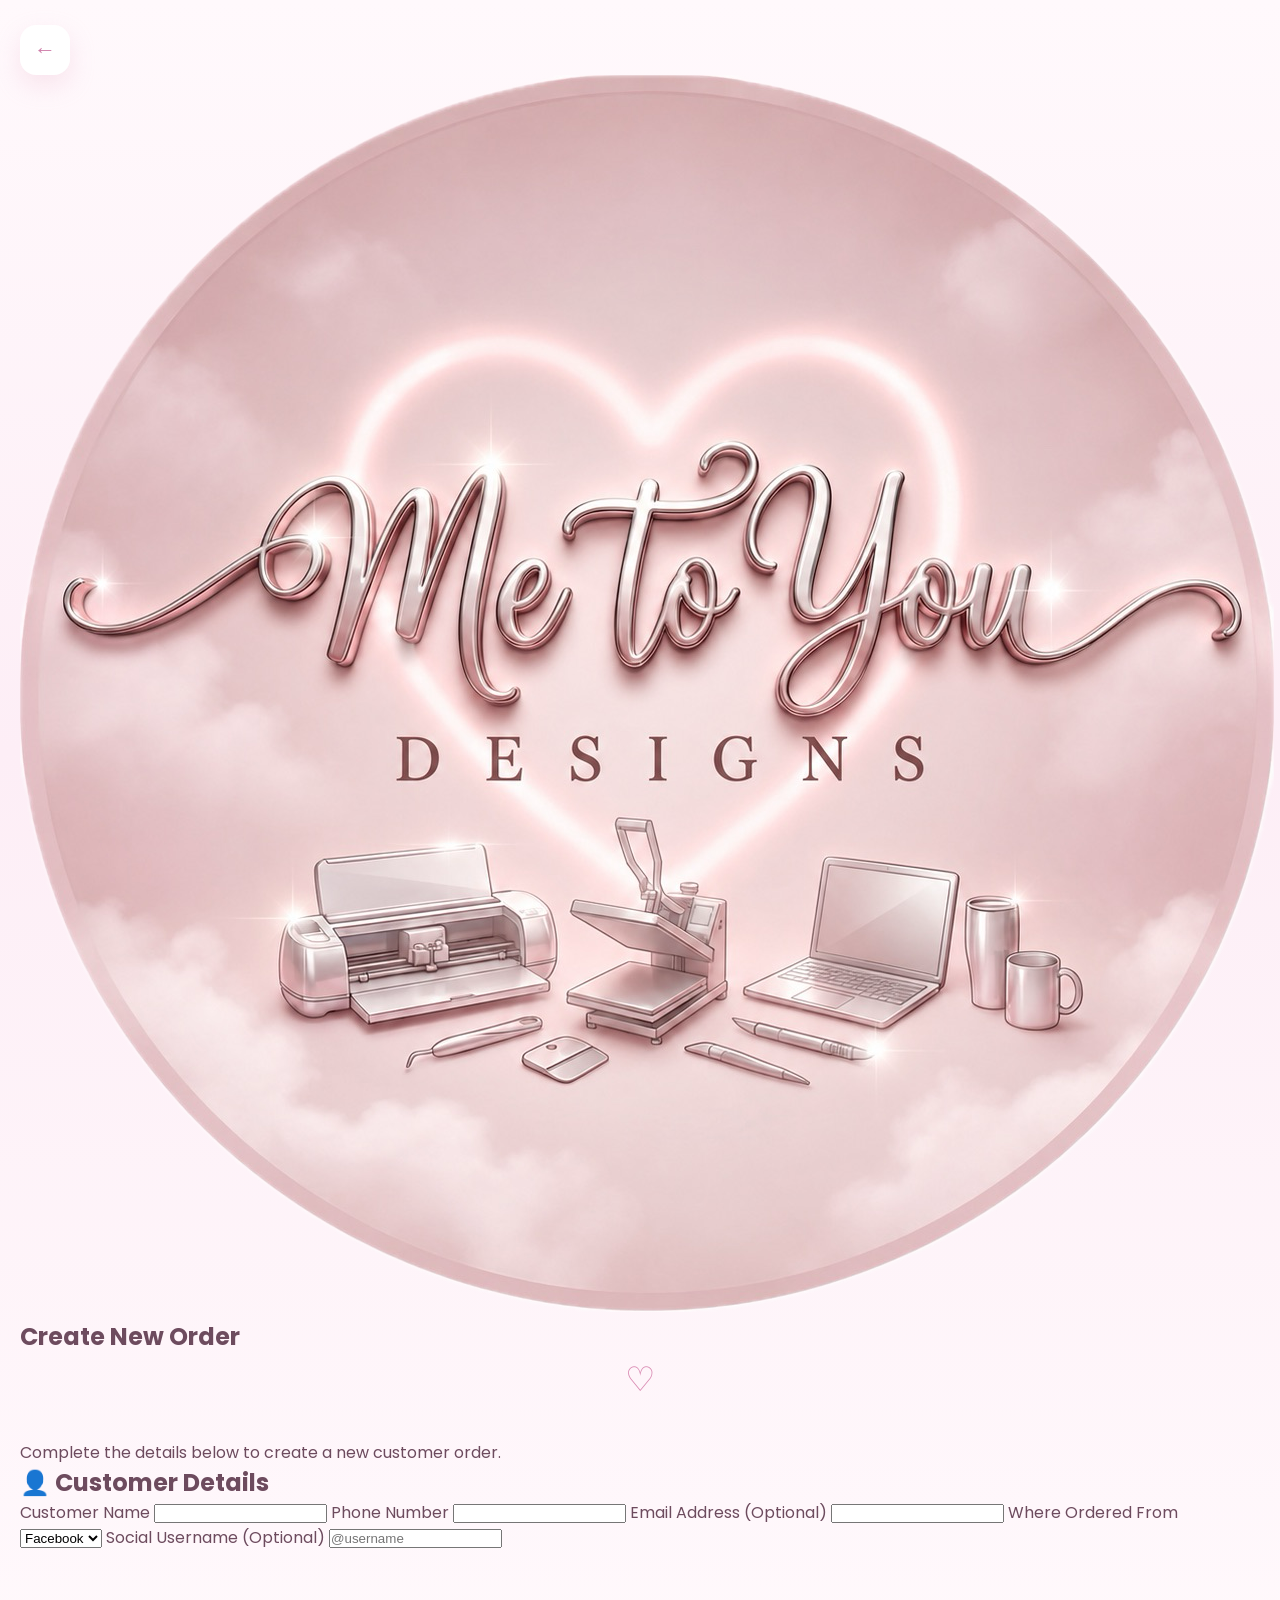
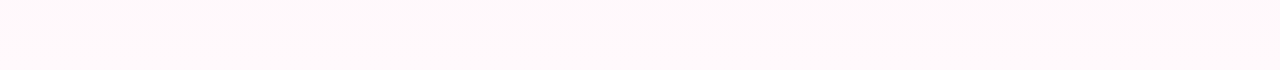
==== create-order.html @ d4bdfda9 "Create create-order.html" ====
<!DOCTYPE html>
<html lang="en">

<head>

<meta charset="UTF-8">

<meta name="viewport"
content="width=device-width, initial-scale=1.0">

<title>Create Order | Me To You Designs</title>

<link rel="preconnect"
href="https://fonts.googleapis.com">

<link rel="preconnect"
href="https://fonts.gstatic.com"
crossorigin>

<link href="https://fonts.googleapis.com/css2?family=Poppins:wght@300;400;500;600;700&family=Dancing+Script:wght@700&display=swap"
rel="stylesheet">

<link rel="stylesheet"
href="css/create-order.css">

</head>

<body>

<div class="page">

<header class="pageHeader">

<button
class="backButton"
onclick="location.href='dashboard.html'">

←

</button>

<img
src="logo.PNG"
class="pageLogo"
alt="Me To You Designs">

</header>

<section class="hero">

<h1>

Create New Order

</h1>

<div class="heart">

♡

</div>

<p>

Complete the details below to create a new customer order.

</p>

</section>

<!-- CUSTOMER DETAILS -->

<section class="card">

<h2>

👤 Customer Details

</h2>

<label>

Customer Name

</label>

<input
id="customerName"
type="text">

<label>

Phone Number

</label>

<input
id="customerPhone"
type="tel">

<label>

Email Address (Optional)

</label>

<input
id="customerEmail"
type="email">

<label>

Where Ordered From

</label>

<select id="orderSource">

<option>Facebook</option>

<option>Instagram</option>

<option>Snapchat</option>

<option>TikTok</option>

<option>Other</option>

</select>

<label>

Social Username (Optional)

</label>

<input
id="socialUsername"
type="text"
placeholder="@username">

</section>

<script src="js/create-order.js"></script>

</body>

</html>
---- css/create-order.css ----
/* ===================================== */
/* GENERAL */
/* ===================================== */

*{
margin:0;
padding:0;
box-sizing:border-box;
}

body{

font-family:'Poppins',sans-serif;

background:
linear-gradient(
180deg,
#fff9fc 0%,
#fdeef6 45%,
#fff9fc 100%
);

color:#6d4b5e;

padding:25px 20px 120px;

min-height:100vh;

}

/* ===================================== */
/* HEADER */
/* ===================================== */

.orderHeader{

display:flex;

align-items:center;

justify-content:space-between;

margin-bottom:30px;

}

.backButton{

background:white;

border:none;

width:50px;

height:50px;

border-radius:16px;

font-size:22px;

cursor:pointer;

box-shadow:
0 10px 25px rgba(236,182,205,.30);

color:#cf7faa;

}

.headerLogo{

width:70px;

height:70px;

object-fit:cover;

border-radius:50%;

box-shadow:
0 10px 25px rgba(236,182,205,.35);

}

/* ===================================== */
/* PAGE TITLE */
/* ===================================== */

.pageTitle{

font-family:'Dancing Script',cursive;

font-size:52px;

text-align:center;

color:#b86d97;

margin-bottom:10px;

}

.heart{

text-align:center;

font-size:34px;

color:#d98ab2;

margin-bottom:35px;

}

/* ===================================== */
/* ORDER CARDS */
/* ===================================== */

.dashboardCard{

background:#fff;

border-radius:28px;

padding:25px;

margin-bottom:25px;

box-shadow:
0 15px 35px rgba(236,182,205,.25);

}

.cardHeader{

font-size:22px;

font-weight:600

/* ===================================== */
/* ITEM CARDS */
/* ===================================== */

.itemCard{

background:#fdf2f7;

border-radius:18px;

padding:18px;

margin-bottom:20px;

border:2px solid #f7d9e7;

}

.itemCard h3{

margin-bottom:18px;

color:#b86d97;

font-size:18px;

}

.removeItem{

margin-top:15px;

background:#f06d88;

}

.removeItem:hover{

background:#df5572;

}

/* ===================================== */
/* IMAGE UPLOADS */
/* ===================================== */

input[type=file]{

background:white;

padding:14px;

border:2px dashed #e7b4cb;

cursor:pointer;

}

input[type=file]::file-selector-button{

background:#d887b0;

color:white;

border:none;

padding:10px 16px;

border-radius:12px;

margin-right:12px;

cursor:pointer;

}

/* ===================================== */
/* PAYMENT HISTORY */
/* ===================================== */

#paymentHistory{

background:#fdf2f7;

border-radius:16px;

padding:18px;

min-height:70px;

margin-top:10px;

}

#paymentHistory p{

color:#8a6d7b;

font-size:14px;

}

/* ===================================== */
/* SAVE BUTTON */
/* ===================================== */

.saveButton{

width:100%;

padding:18px;

margin-top:30px;

border:none;

border-radius:20px;

background:linear-gradient(
135deg,
#d887b0,
#c9709d
);

color:white;

font-size:19px;

font-weight:600;

cursor:pointer;

box-shadow:
0 12px 30px rgba(216,135,176,.35);

transition:.25s;

}

.saveButton:hover{

transform:translateY(-3px);

box-shadow:
0 18px 40px rgba(216,135,176,.45);

}

/* ===================================== */
/* MOBILE */
/* ===================================== */

@media(max-width:600px){

.pageTitle{

font-size:42px;

}

.dashboardCard{

padding:20px;

}

}
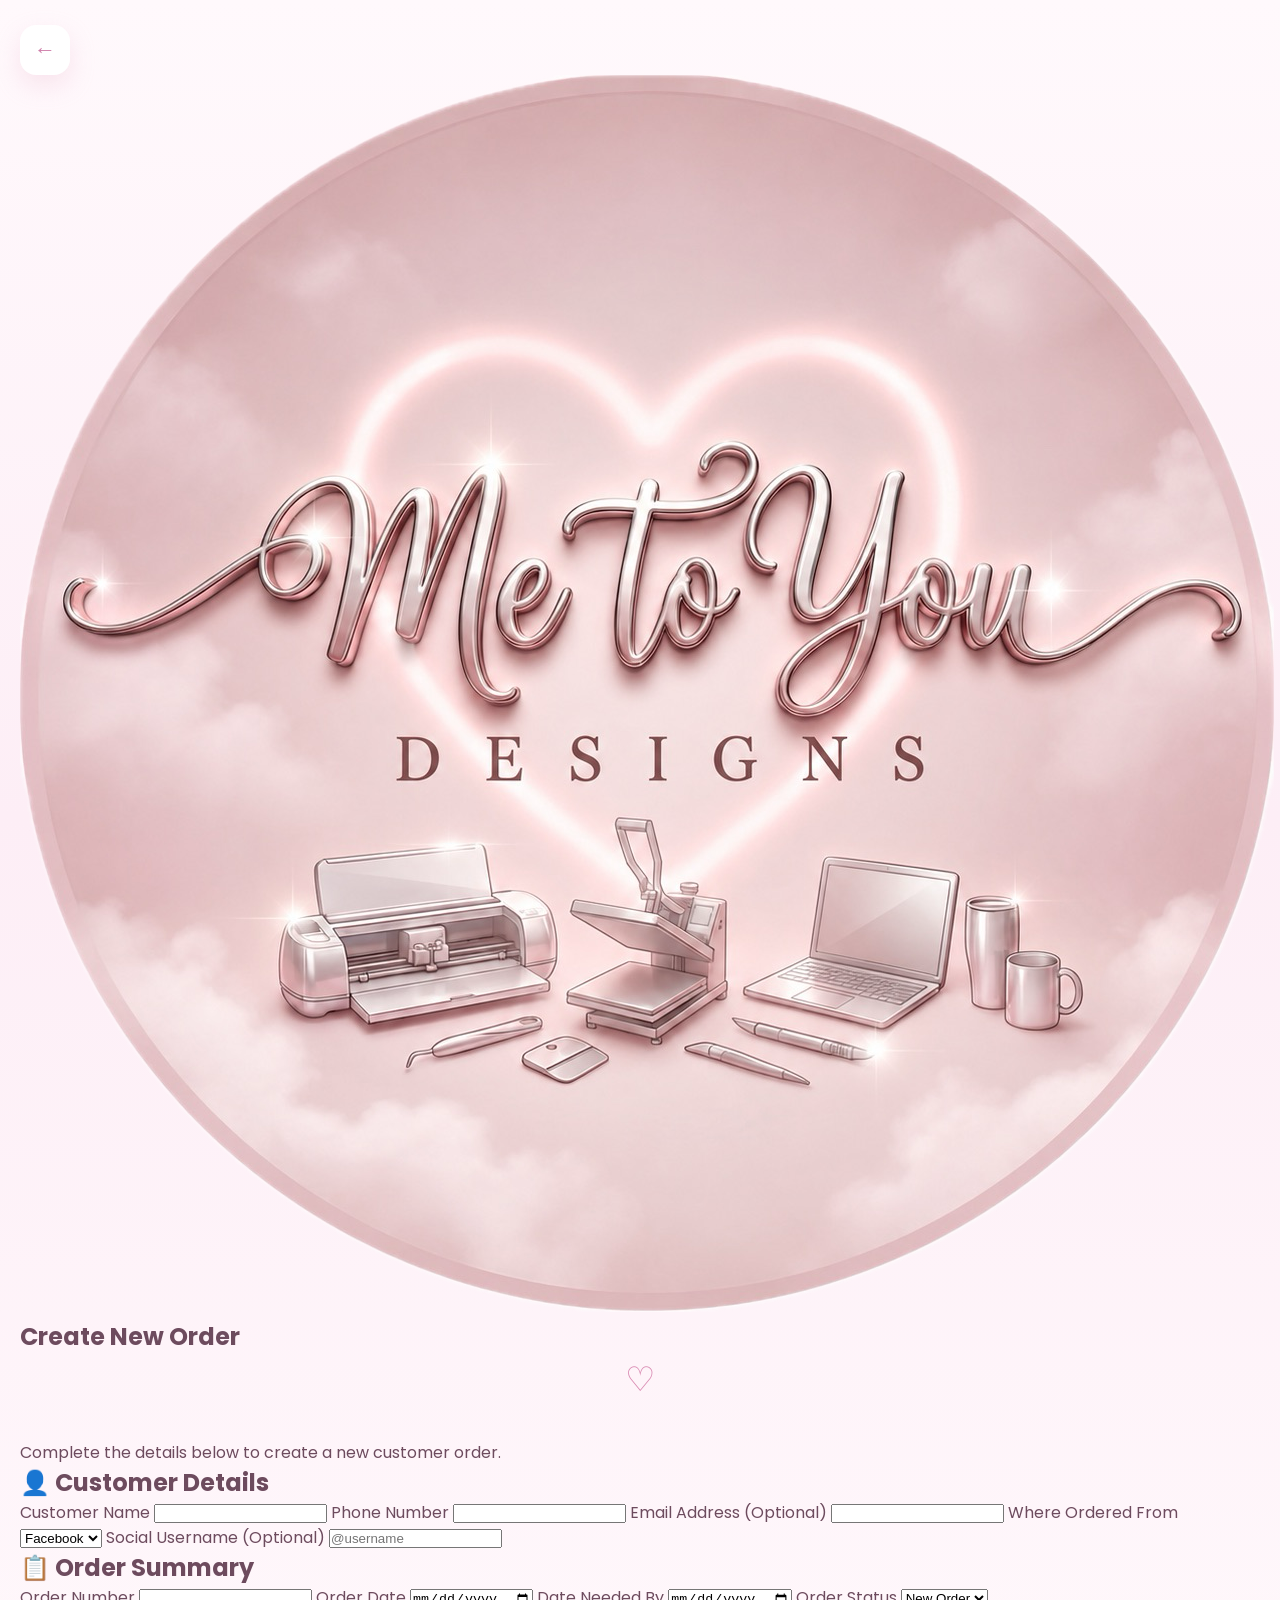
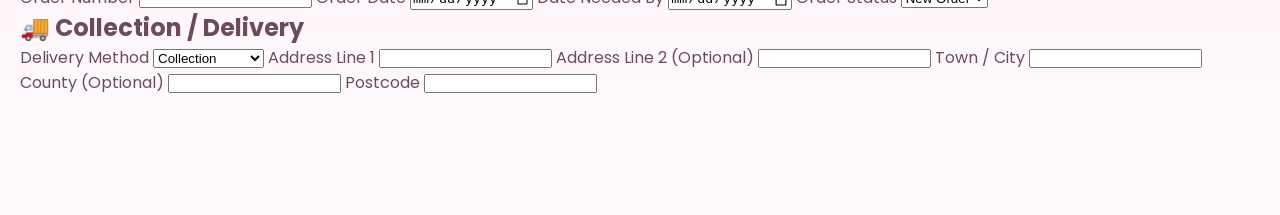
==== commit 92e35db0: "Update create-order.html" ====
--- a/create-order.html
+++ b/create-order.html
@@ -147,3 +147,147 @@
 
 </html>
 
+<!-- ===================================== -->
+<!-- ORDER SUMMARY -->
+<!-- ===================================== -->
+
+<section class="card">
+
+<h2>
+
+📋 Order Summary
+
+</h2>
+
+<label>
+
+Order Number
+
+</label>
+
+<input
+id="orderNumber"
+type="text"
+readonly>
+
+<label>
+
+Order Date
+
+</label>
+
+<input
+id="orderDate"
+type="date">
+
+<label>
+
+Date Needed By
+
+</label>
+
+<input
+id="dateNeeded"
+type="date">
+
+<label>
+
+Order Status
+
+</label>
+
+<select id="orderStatus">
+
+<option>New Order</option>
+
+<option>Designing</option>
+
+<option>Making</option>
+
+<option>Ready</option>
+
+<option>Completed</option>
+
+</select>
+
+</section>
+
+<!-- ===================================== -->
+<!-- COLLECTION / DELIVERY -->
+<!-- ===================================== -->
+
+<section class="card">
+
+<h2>
+
+🚚 Collection / Delivery
+
+</h2>
+
+<label>
+
+Delivery Method
+
+</label>
+
+<select id="deliveryMethod">
+
+<option>Collection</option>
+
+<option>Local Delivery</option>
+
+<option>Postal Delivery</option>
+
+</select>
+
+<label>
+
+Address Line 1
+
+</label>
+
+<input
+id="address1"
+type="text">
+
+<label>
+
+Address Line 2 (Optional)
+
+</label>
+
+<input
+id="address2"
+type="text">
+
+<label>
+
+Town / City
+
+</label>
+
+<input
+id="town"
+type="text">
+
+<label>
+
+County (Optional)
+
+</label>
+
+<input
+id="county"
+type="text">
+
+<label>
+
+Postcode
+
+</label>
+
+<input
+id="postcode"
+type="text">
+
+</section>
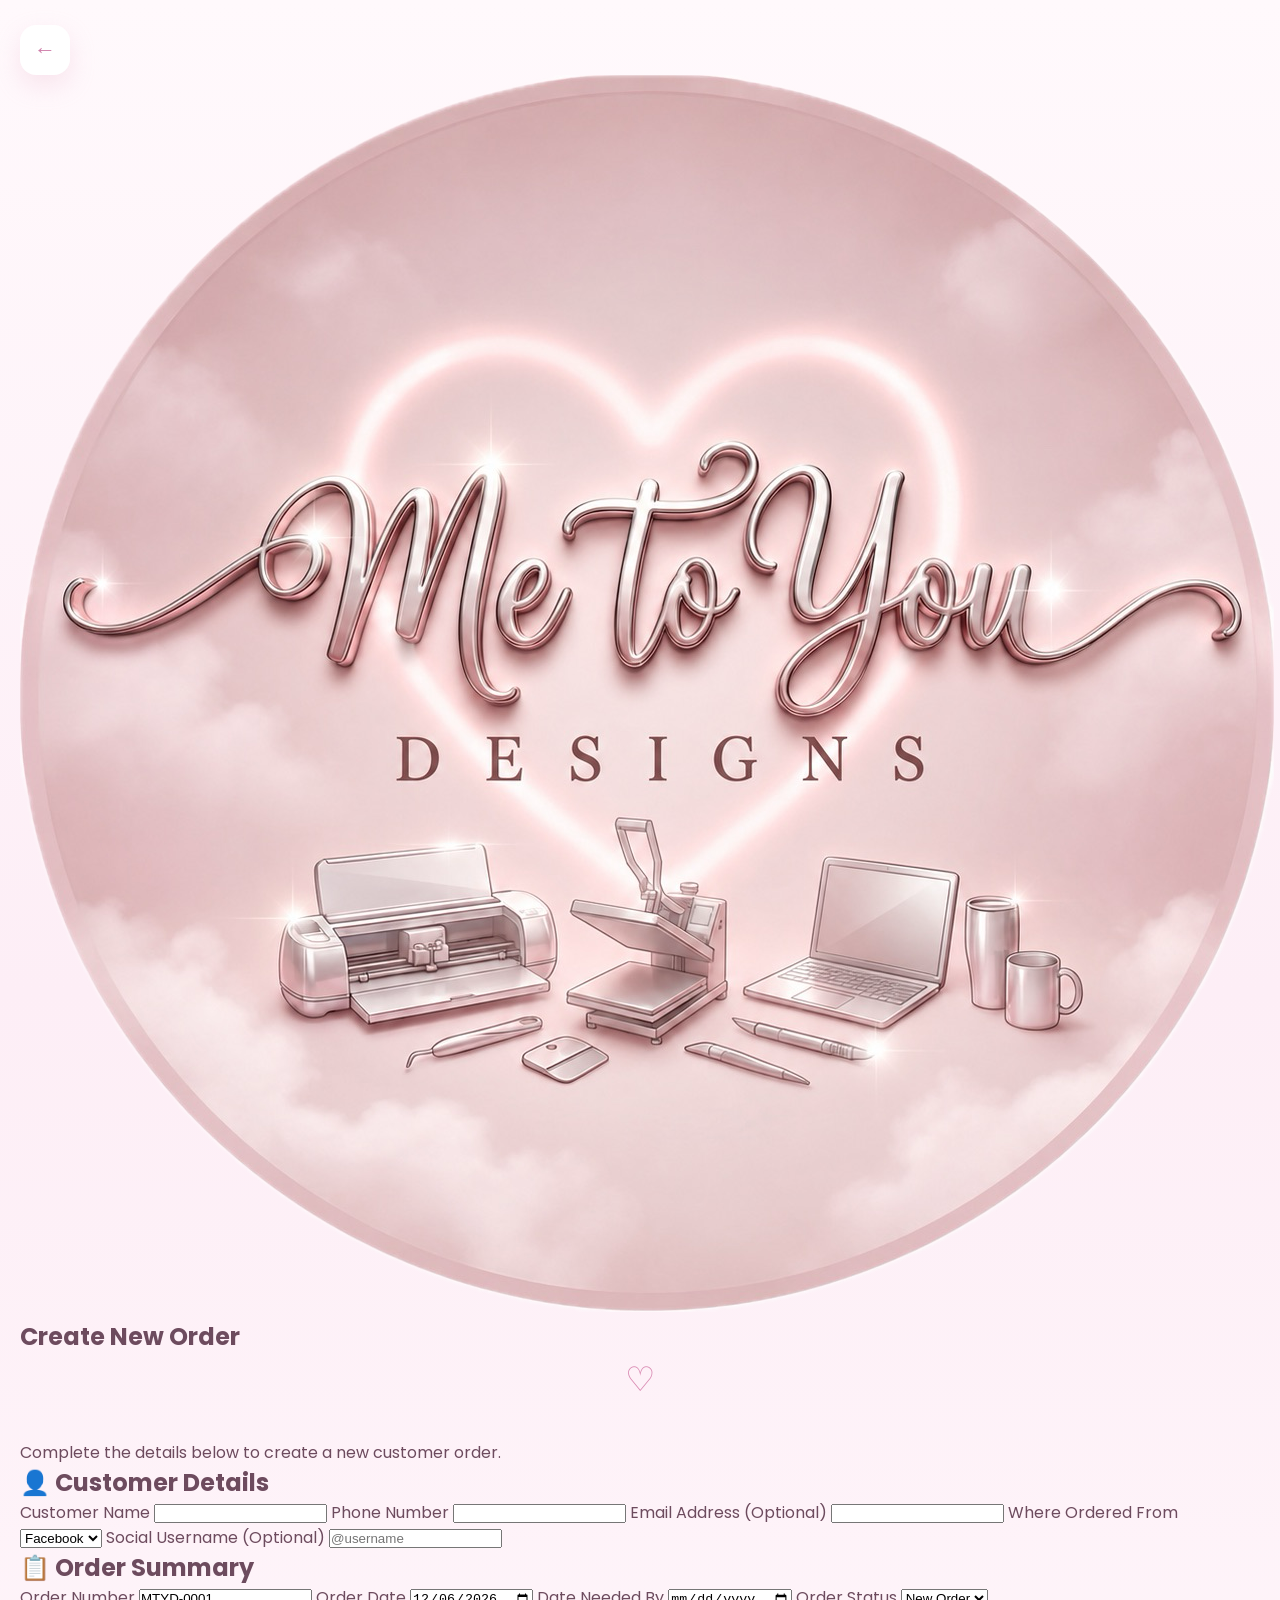
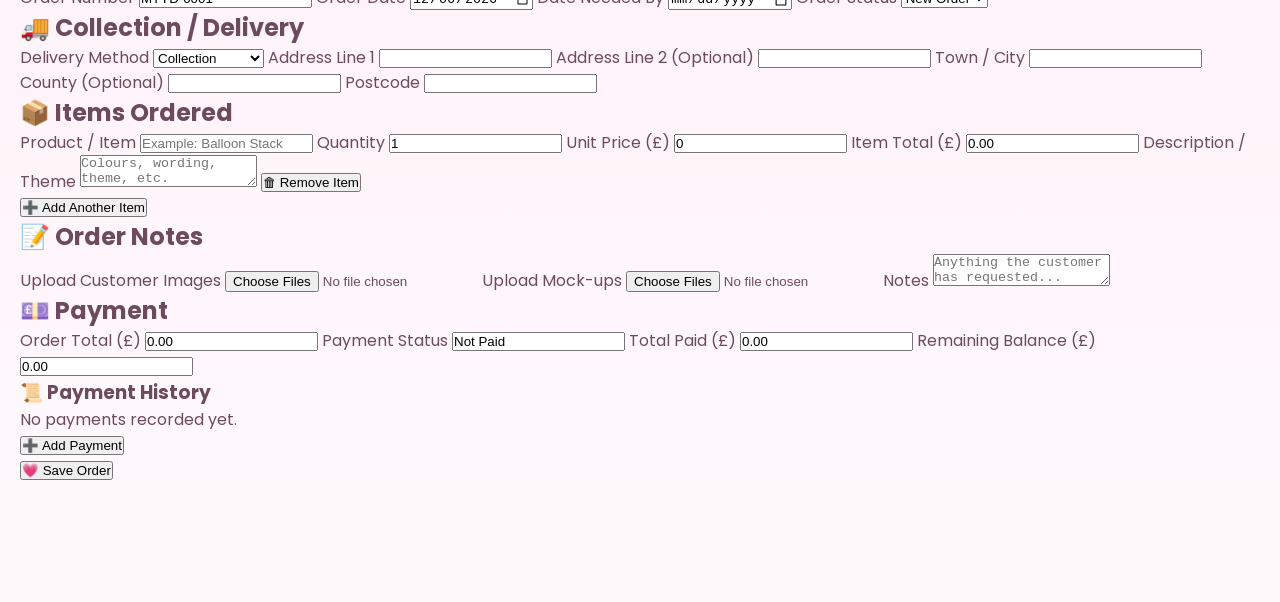
==== commit f71bc63b: "Update create-order.html" ====
--- a/create-order.html
+++ b/create-order.html
@@ -141,12 +141,6 @@
 
 </section>
 
-<script src="js/create-order.js"></script>
-
-</body>
-
-</html>
-
 <!-- ===================================== -->
 <!-- ORDER SUMMARY -->
 <!-- ===================================== -->
@@ -291,3 +285,250 @@
 type="text">
 
 </section>
+
+<!-- ===================================== -->
+<!-- ITEMS ORDERED -->
+<!-- ===================================== -->
+
+<section class="card">
+
+<h2>
+
+📦 Items Ordered
+
+</h2>
+
+<div id="itemsContainer">
+
+<div class="itemCard">
+
+<label>
+
+Product / Item
+
+</label>
+
+<input
+type="text"
+class="itemName"
+placeholder="Example: Balloon Stack">
+
+<label>
+
+Quantity
+
+</label>
+
+<input
+type="number"
+class="itemQuantity"
+value="1"
+min="1">
+
+<label>
+
+Unit Price (£)
+
+</label>
+
+<input
+type="number"
+class="itemPrice"
+value="0"
+step="0.01">
+
+<label>
+
+Item Total (£)
+
+</label>
+
+<input
+type="number"
+class="itemTotal"
+value="0.00"
+readonly>
+
+<label>
+
+Description / Theme
+
+</label>
+
+<textarea
+class="itemDescription"
+placeholder="Colours, wording, theme, etc."></textarea>
+
+<button
+type="button"
+class="removeItemButton">
+
+🗑 Remove Item
+
+</button>
+
+</div>
+
+</div>
+
+<button
+type="button"
+id="addItemButton">
+
+➕ Add Another Item
+
+</button>
+
+</section>
+
+<!-- ===================================== -->
+<!-- ORDER NOTES -->
+<!-- ===================================== -->
+
+<section class="card">
+
+<h2>
+
+📝 Order Notes
+
+</h2>
+
+<label>
+
+Upload Customer Images
+
+</label>
+
+<input
+type="file"
+id="customerImages"
+multiple>
+
+<label>
+
+Upload Mock-ups
+
+</label>
+
+<input
+type="file"
+id="mockupImages"
+multiple>
+
+<label>
+
+Notes
+
+</label>
+
+<textarea
+id="orderNotes"
+placeholder="Anything the customer has requested..."></textarea>
+
+</section>
+
+<!-- ===================================== -->
+<!-- PAYMENT -->
+<!-- ===================================== -->
+
+<section class="card">
+
+<h2>
+
+💷 Payment
+
+</h2>
+
+<label>
+
+Order Total (£)
+
+</label>
+
+<input
+id="orderTotal"
+type="number"
+value="0.00"
+readonly>
+
+<label>
+
+Payment Status
+
+</label>
+
+<input
+id="paymentStatus"
+type="text"
+value="Not Paid"
+readonly>
+
+<label>
+
+Total Paid (£)
+
+</label>
+
+<input
+id="totalPaid"
+type="number"
+value="0.00"
+readonly>
+
+<label>
+
+Remaining Balance (£)
+
+</label>
+
+<input
+id="remainingBalance"
+type="number"
+value="0.00"
+readonly>
+
+<h3>
+
+📜 Payment History
+
+</h3>
+
+<div id="paymentHistory">
+
+<p>No payments recorded yet.</p>
+
+</div>
+
+<button
+type="button"
+id="addPaymentButton">
+
+➕ Add Payment
+
+</button>
+
+</section>
+
+<!-- ===================================== -->
+<!-- SAVE ORDER -->
+<!-- ===================================== -->
+
+<section class="card">
+
+<button
+type="button"
+id="saveOrderButton">
+
+💗 Save Order
+
+</button>
+
+</section>
+
+</div>
+
+<script src="js/create-order.js"></script>
+
+</body>
+
+</html>
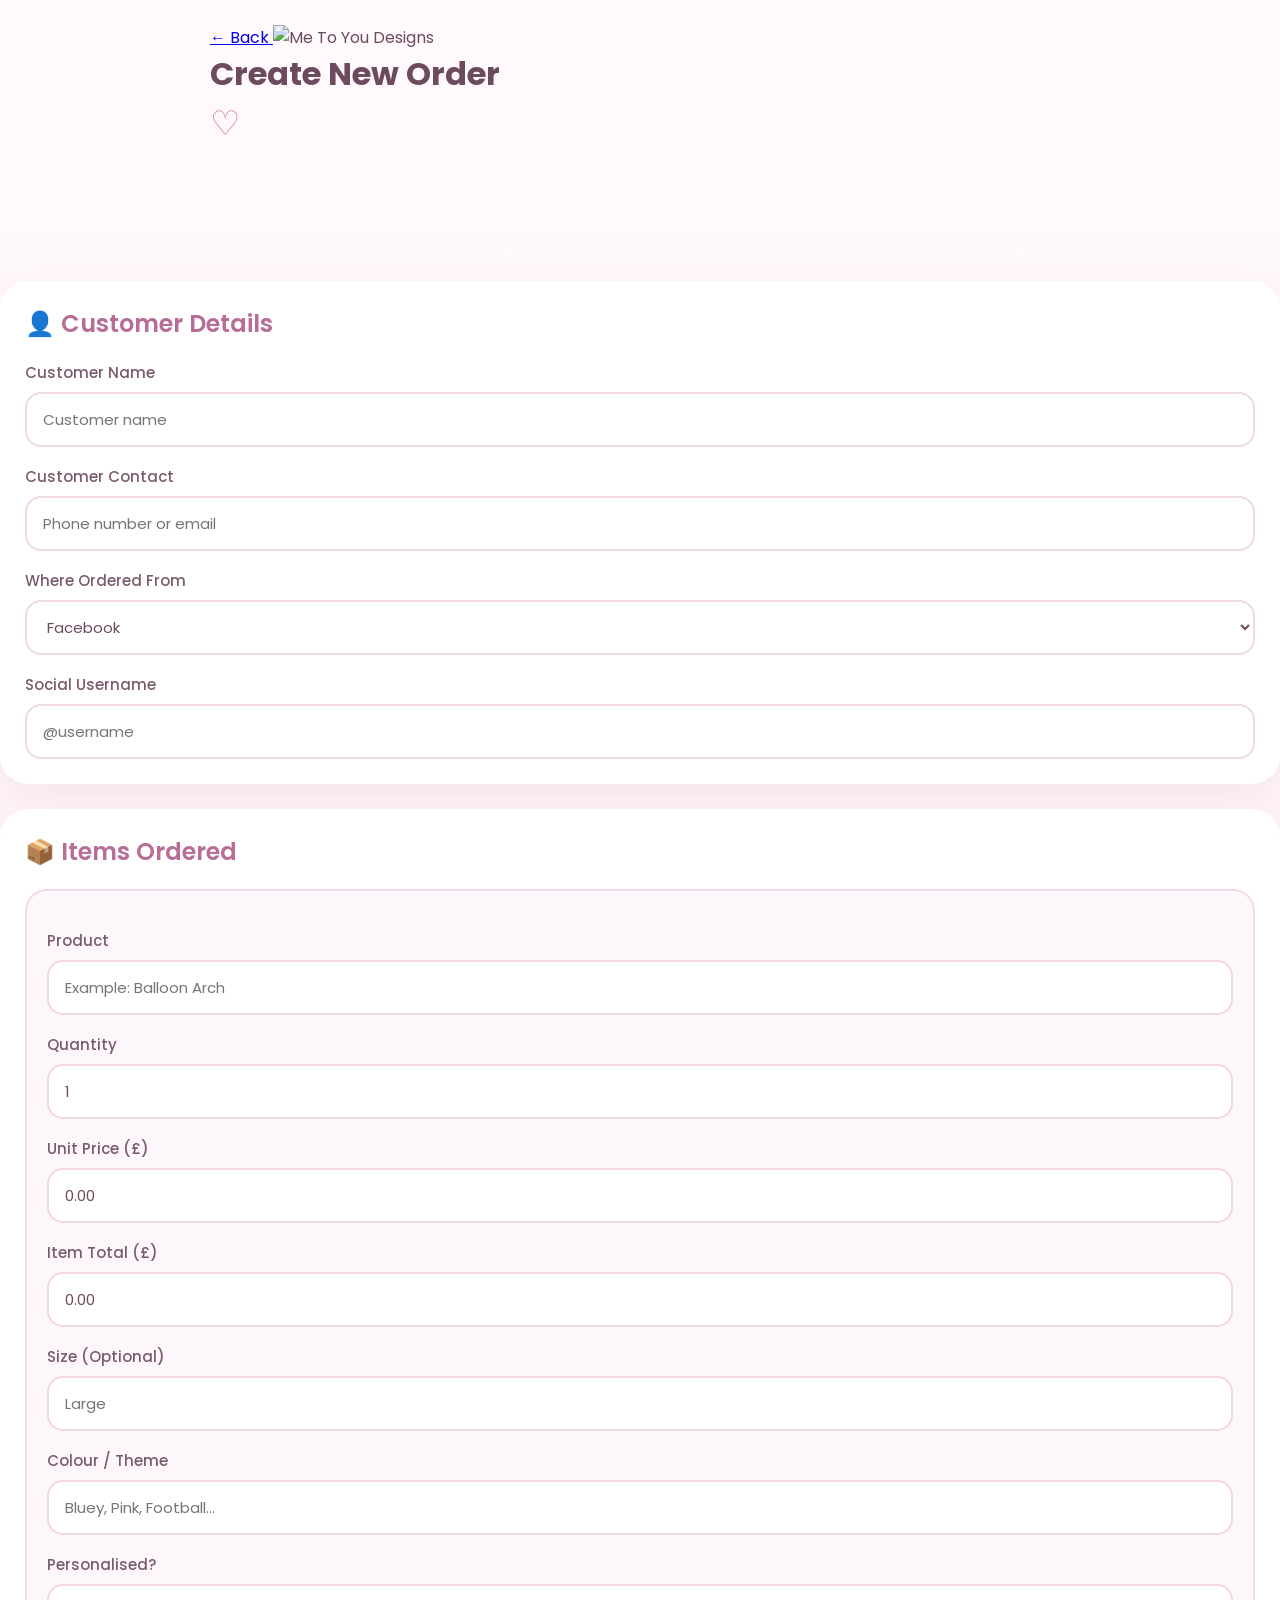
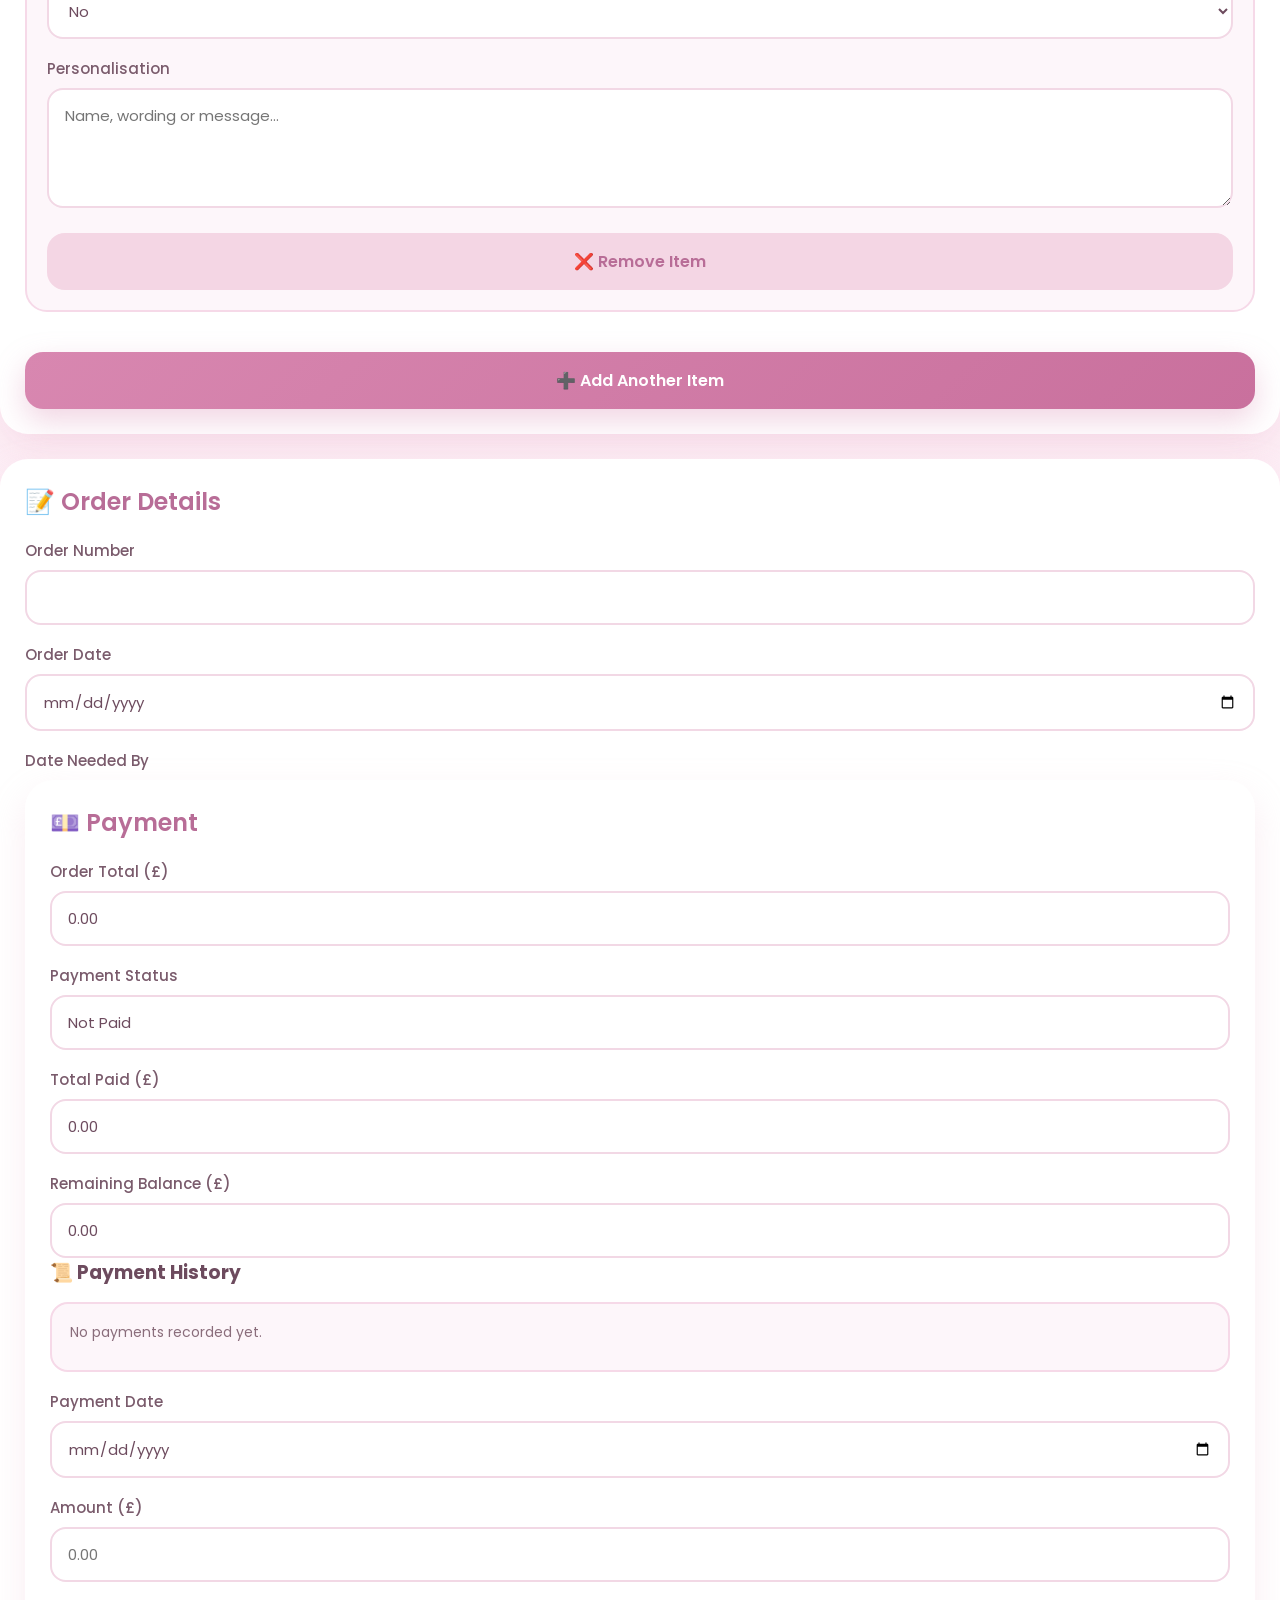
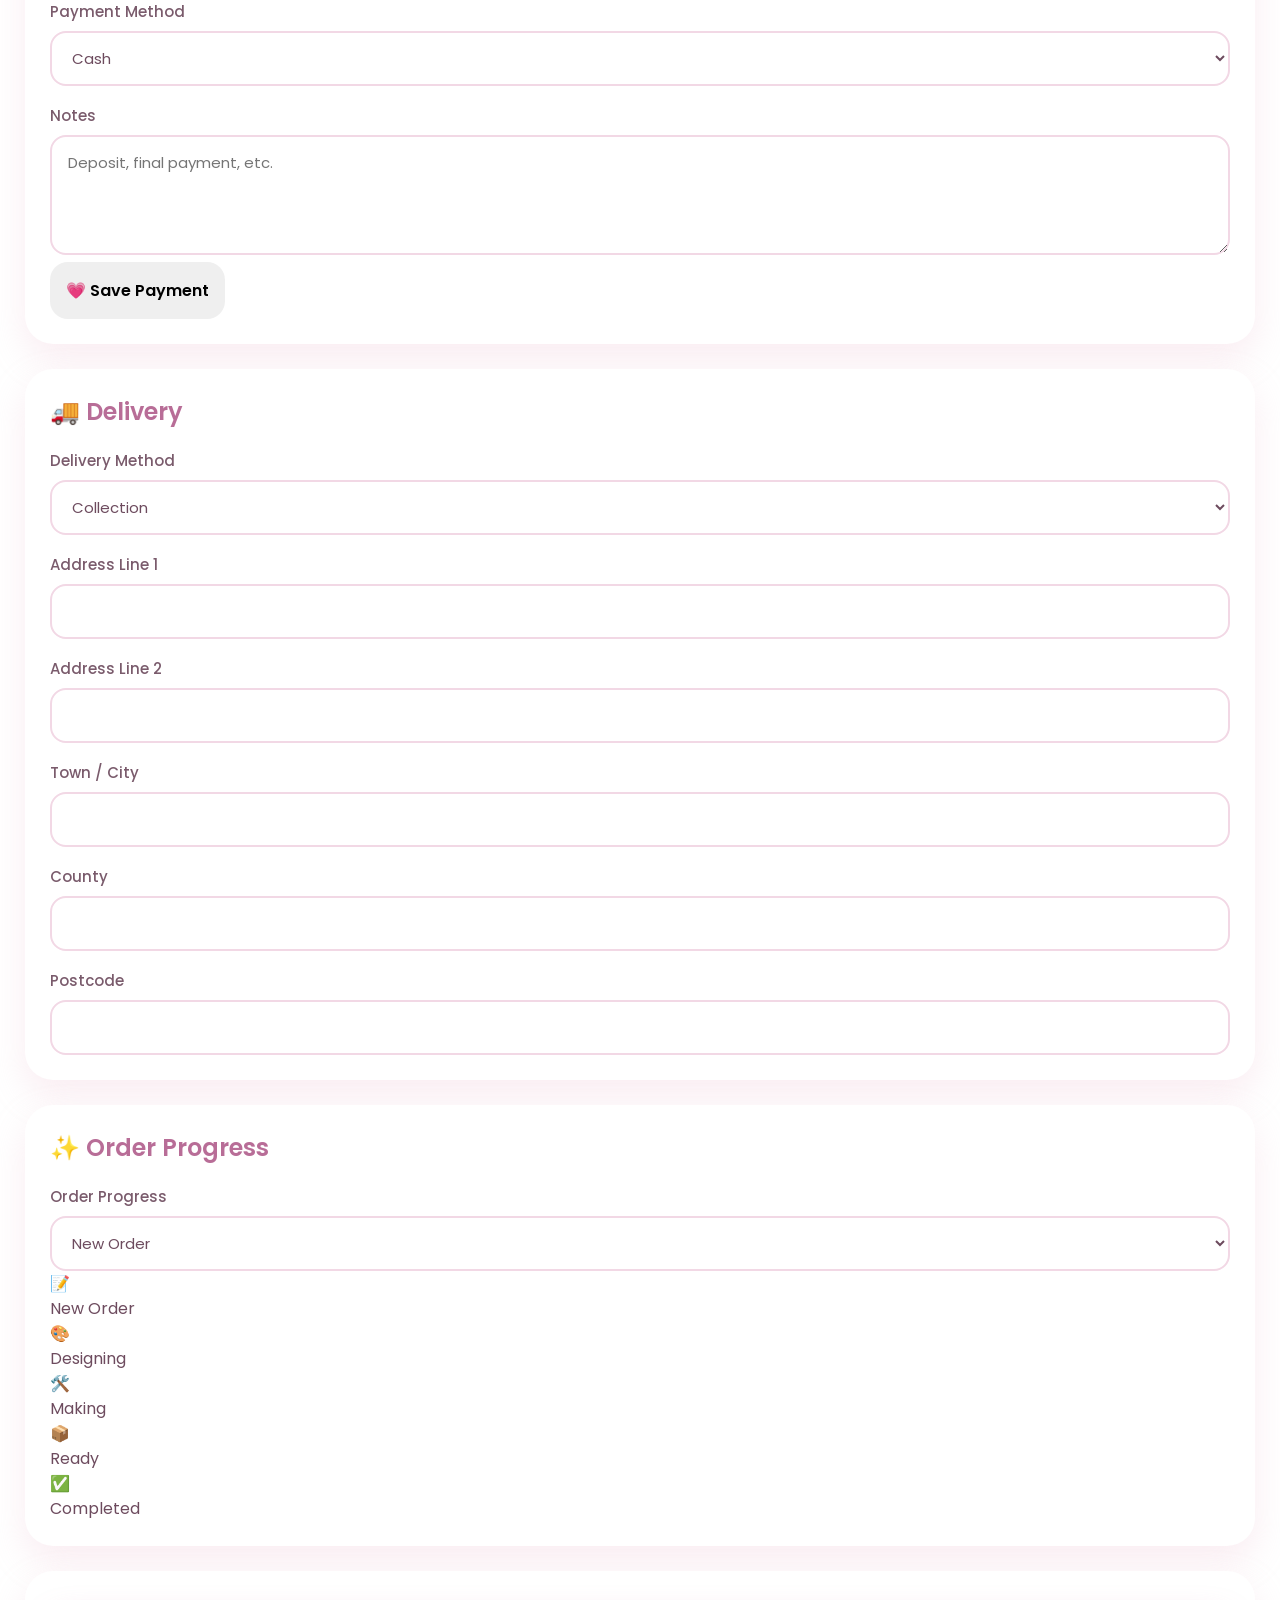
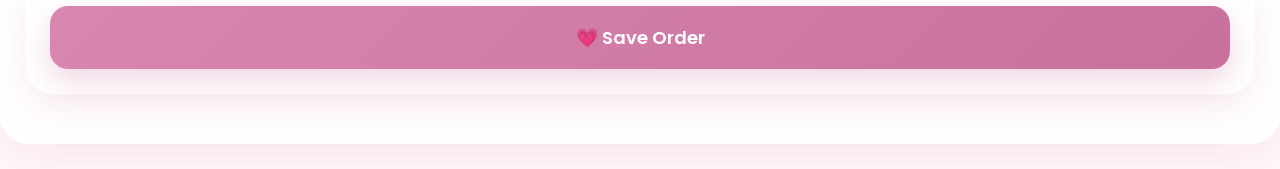
==== commit 227eb5e9: "Create create-order.html" ====
--- a/create-order.html
+++ b/create-order.html
@@ -5,23 +5,14 @@
 
 <meta charset="UTF-8">
 
-<meta name="viewport"
-content="width=device-width, initial-scale=1.0">
-
-<title>Create Order | Me To You Designs</title>
-
-<link rel="preconnect"
-href="https://fonts.googleapis.com">
-
-<link rel="preconnect"
-href="https://fonts.gstatic.com"
-crossorigin>
-
-<link href="https://fonts.googleapis.com/css2?family=Poppins:wght@300;400;500;600;700&family=Dancing+Script:wght@700&display=swap"
-rel="stylesheet">
-
-<link rel="stylesheet"
-href="css/create-order.css">
+<meta name="viewport" content="width=device-width, initial-scale=1.0">
+
+<title>Create New Order</title>
+
+<link rel="stylesheet" href="css/style.css">
+<link rel="stylesheet" href="css/create-order.css">
+
+<link href="https://fonts.googleapis.com/css2?family=Playfair+Display:wght@700&family=Poppins:wght@300;400;500;600&family=Great+Vibes&display=swap" rel="stylesheet">
 
 </head>
 
@@ -29,110 +20,83 @@
 
 <div class="page">
 
-<header class="pageHeader">
-
-<button
-class="backButton"
-onclick="location.href='dashboard.html'">
-
-←
-
-</button>
+<header class="order-header">
+
+<a href="dashboard.html" class="back-button">
+
+← Back
+
+</a>
 
 <img
-src="logo.PNG"
-class="pageLogo"
+src="images/logo.png"
+class="logo"
 alt="Me To You Designs">
 
+<h1>Create New Order</h1>
+
+<div class="heart">
+
+♡
+
+</div>
+
 </header>
 
-<section class="hero">
-
-<h1>
-
-Create New Order
-
-</h1>
-
-<div class="heart">
-
-♡
-
-</div>
-
-<p>
-
-Complete the details below to create a new customer order.
-
-</p>
-
-</section>
-
-<!-- CUSTOMER DETAILS -->
-
-<section class="card">
-
-<h2>
-
-👤 Customer Details
-
-</h2>
-
-<label>
-
-Customer Name
-
-</label>
+<!-- Customer Details goes here -->
+
+<!-- Items Ordered goes here -->
+
+<!-- Order Details goes here -->
+
+<!-- Payment goes here -->
+
+<!-- Delivery goes here -->
+
+<!-- Order Progress goes here -->
+
+<!-- Save Button goes here -->
+
+</div>
+
+<script src="js/create-order.js"></script>
+
+</body>
+
+</html>
+
+<section class="card">
+
+<h2>👤 Customer Details</h2>
+
+<label>Customer Name</label>
 
 <input
 id="customerName"
-type="text">
-
-<label>
-
-Phone Number
-
-</label>
-
-<input
-id="customerPhone"
-type="tel">
-
-<label>
-
-Email Address (Optional)
-
-</label>
-
-<input
-id="customerEmail"
-type="email">
-
-<label>
-
-Where Ordered From
-
-</label>
+type="text"
+placeholder="Customer name">
+
+<label>Customer Contact</label>
+
+<input
+id="customerContact"
+type="text"
+placeholder="Phone number or email">
+
+<label>Where Ordered From</label>
 
 <select id="orderSource">
 
 <option>Facebook</option>
-
 <option>Instagram</option>
-
 <option>Snapchat</option>
-
 <option>TikTok</option>
-
+<option>Website</option>
 <option>Other</option>
 
 </select>
 
-<label>
-
-Social Username (Optional)
-
-</label>
+<label>Social Username</label>
 
 <input
 id="socialUsername"
@@ -141,183 +105,22 @@
 
 </section>
 
-<!-- ===================================== -->
-<!-- ORDER SUMMARY -->
-<!-- ===================================== -->
-
-<section class="card">
-
-<h2>
-
-📋 Order Summary
-
-</h2>
-
-<label>
-
-Order Number
-
-</label>
-
-<input
-id="orderNumber"
-type="text"
-readonly>
-
-<label>
-
-Order Date
-
-</label>
-
-<input
-id="orderDate"
-type="date">
-
-<label>
-
-Date Needed By
-
-</label>
-
-<input
-id="dateNeeded"
-type="date">
-
-<label>
-
-Order Status
-
-</label>
-
-<select id="orderStatus">
-
-<option>New Order</option>
-
-<option>Designing</option>
-
-<option>Making</option>
-
-<option>Ready</option>
-
-<option>Completed</option>
-
-</select>
-
-</section>
-
-<!-- ===================================== -->
-<!-- COLLECTION / DELIVERY -->
-<!-- ===================================== -->
-
-<section class="card">
-
-<h2>
-
-🚚 Collection / Delivery
-
-</h2>
-
-<label>
-
-Delivery Method
-
-</label>
-
-<select id="deliveryMethod">
-
-<option>Collection</option>
-
-<option>Local Delivery</option>
-
-<option>Postal Delivery</option>
-
-</select>
-
-<label>
-
-Address Line 1
-
-</label>
-
-<input
-id="address1"
-type="text">
-
-<label>
-
-Address Line 2 (Optional)
-
-</label>
-
-<input
-id="address2"
-type="text">
-
-<label>
-
-Town / City
-
-</label>
-
-<input
-id="town"
-type="text">
-
-<label>
-
-County (Optional)
-
-</label>
-
-<input
-id="county"
-type="text">
-
-<label>
-
-Postcode
-
-</label>
-
-<input
-id="postcode"
-type="text">
-
-</section>
-
-<!-- ===================================== -->
-<!-- ITEMS ORDERED -->
-<!-- ===================================== -->
-
-<section class="card">
-
-<h2>
-
-📦 Items Ordered
-
-</h2>
+<section class="card">
+
+<h2>📦 Items Ordered</h2>
 
 <div id="itemsContainer">
 
 <div class="itemCard">
 
-<label>
-
-Product / Item
-
-</label>
-
-<input
-type="text"
-class="itemName"
-placeholder="Example: Balloon Stack">
-
-<label>
-
-Quantity
-
-</label>
+<label>Product</label>
+
+<input
+type="text"
+class="itemProduct"
+placeholder="Example: Balloon Arch">
+
+<label>Quantity</label>
 
 <input
 type="number"
@@ -325,23 +128,15 @@
 value="1"
 min="1">
 
-<label>
-
-Unit Price (£)
-
-</label>
+<label>Unit Price (£)</label>
 
 <input
 type="number"
 class="itemPrice"
-value="0"
+value="0.00"
 step="0.01">
 
-<label>
-
-Item Total (£)
-
-</label>
+<label>Item Total (£)</label>
 
 <input
 type="number"
@@ -349,21 +144,45 @@
 value="0.00"
 readonly>
 
-<label>
-
-Description / Theme
-
-</label>
+<label>Size (Optional)</label>
+
+<input
+type="text"
+class="itemSize"
+placeholder="Large">
+
+<label>Colour / Theme</label>
+
+<input
+type="text"
+class="itemColour"
+placeholder="Bluey, Pink, Football...">
+
+<label>Personalised?</label>
+
+<select class="itemPersonalised">
+
+<option>No</option>
+
+<option>Yes</option>
+
+</select>
+
+<div class="personalisationBox">
+
+<label>Personalisation</label>
 
 <textarea
-class="itemDescription"
-placeholder="Colours, wording, theme, etc."></textarea>
+class="itemPersonalisation"
+placeholder="Name, wording or message..."></textarea>
+
+</div>
 
 <button
 type="button"
 class="removeItemButton">
 
-🗑 Remove Item
+❌ Remove Item
 
 </button>
 
@@ -381,137 +200,185 @@
 
 </section>
 
-<!-- ===================================== -->
-<!-- ORDER NOTES -->
-<!-- ===================================== -->
-
-<section class="card">
-
-<h2>
-
-📝 Order Notes
-
-</h2>
-
-<label>
-
-Upload Customer Images
-
-</label>
-
-<input
-type="file"
-id="customerImages"
-multiple>
-
-<label>
-
-Upload Mock-ups
-
-</label>
-
-<input
-type="file"
-id="mockupImages"
-multiple>
-
-<label>
-
-Notes
-
-</label>
+<section class="card">
+
+<h2>📝 Order Details</h2>
+
+<label>Order Number</label>
+
+<input
+id="orderNumber"
+type="text"
+readonly>
+
+<label>Order Date</label>
+
+<input
+id="orderDate"
+type="date">
+
+<label>Date Needed By</label>
+
+<section class="card">
+
+<h2>💷 Payment</h2>
+
+<label>Order Total (£)</label>
+<input
+id="orderTotal"
+type="number"
+value="0.00"
+readonly>
+
+<label>Payment Status</label>
+<input
+id="paymentStatus"
+type="text"
+value="Not Paid"
+readonly>
+
+<label>Total Paid (£)</label>
+<input
+id="totalPaid"
+type="number"
+value="0.00"
+readonly>
+
+<label>Remaining Balance (£)</label>
+<input
+id="remainingBalance"
+type="number"
+value="0.00"
+readonly>
+
+<h3>📜 Payment History</h3>
+
+<div id="paymentHistory">
+
+<p>No payments recorded yet.</p>
+
+</div>
+
+<label>Payment Date</label>
+
+<input
+id="paymentDate"
+type="date">
+
+<label>Amount (£)</label>
+
+<input
+id="paymentAmount"
+type="number"
+step="0.01"
+placeholder="0.00">
+
+<label>Payment Method</label>
+
+<select id="paymentMethod">
+
+<option>Cash</option>
+<option>Bank Transfer</option>
+<option>Card</option>
+<option>PayPal</option>
+<option>Other</option>
+
+</select>
+
+<label>Notes</label>
 
 <textarea
-id="orderNotes"
-placeholder="Anything the customer has requested..."></textarea>
-
-</section>
-
-<!-- ===================================== -->
-<!-- PAYMENT -->
-<!-- ===================================== -->
-
-<section class="card">
-
-<h2>
-
-💷 Payment
-
-</h2>
-
-<label>
-
-Order Total (£)
-
-</label>
-
-<input
-id="orderTotal"
-type="number"
-value="0.00"
-readonly>
-
-<label>
-
-Payment Status
-
-</label>
-
-<input
-id="paymentStatus"
-type="text"
-value="Not Paid"
-readonly>
-
-<label>
-
-Total Paid (£)
-
-</label>
-
-<input
-id="totalPaid"
-type="number"
-value="0.00"
-readonly>
-
-<label>
-
-Remaining Balance (£)
-
-</label>
-
-<input
-id="remainingBalance"
-type="number"
-value="0.00"
-readonly>
-
-<h3>
-
-📜 Payment History
-
-</h3>
-
-<div id="paymentHistory">
-
-<p>No payments recorded yet.</p>
-
-</div>
+id="paymentNotes"
+placeholder="Deposit, final payment, etc."></textarea>
 
 <button
 type="button"
-id="addPaymentButton">
-
-➕ Add Payment
+id="savePaymentButton">
+
+💗 Save Payment
 
 </button>
 
 </section>
 
-<!-- ===================================== -->
-<!-- SAVE ORDER -->
-<!-- ===================================== -->
+<section class="card">
+
+<h2>🚚 Delivery</h2>
+
+<label>Delivery Method</label>
+
+<select id="deliveryMethod">
+
+<option>Collection</option>
+<option>Local Delivery</option>
+<option>Royal Mail</option>
+<option>Evri</option>
+<option>InPost</option>
+
+</select>
+
+<div id="deliveryAddress">
+
+<label>Address Line 1</label>
+<input
+id="address1"
+type="text">
+
+<label>Address Line 2</label>
+<input
+id="address2"
+type="text">
+
+<label>Town / City</label>
+<input
+id="town"
+type="text">
+
+<label>County</label>
+<input
+id="county"
+type="text">
+
+<label>Postcode</label>
+<input
+id="postcode"
+type="text">
+
+</div>
+
+</section>
+
+<section class="card">
+
+<h2>✨ Order Progress</h2>
+
+<label>Order Progress</label>
+
+<select id="orderStatus">
+
+<option>New Order</option>
+<option>Designing</option>
+<option>Making</option>
+<option>Ready</option>
+<option>Completed</option>
+
+</select>
+
+<div class="progressIcons">
+
+<div>📝<br>New Order</div>
+
+<div>🎨<br>Designing</div>
+
+<div>🛠️<br>Making</div>
+
+<div>📦<br>Ready</div>
+
+<div>✅<br>Completed</div>
+
+</div>
+
+</section>
 
 <section class="card">
 
--- a/css/create-order.css
+++ b/css/create-order.css
@@ -12,8 +12,7 @@
 
 font-family:'Poppins',sans-serif;
 
-background:
-linear-gradient(
+background:linear-gradient(
 180deg,
 #fff9fc 0%,
 #fdeef6 45%,
@@ -22,238 +21,243 @@
 
 color:#6d4b5e;
 
+}
+
+.page{
+
+max-width:900px;
+
+margin:auto;
+
 padding:25px 20px 120px;
 
-min-height:100vh;
-
 }
 
 /* ===================================== */
 /* HEADER */
 /* ===================================== */
 
-.orderHeader{
+.pageHeader{
 
 display:flex;
 
+justify-content:space-between;
+
 align-items:center;
 
-justify-content:space-between;
-
 margin-bottom:30px;
 
 }
 
 .backButton{
 
+width:52px;
+
+height:52px;
+
+border:none;
+
+border-radius:18px;
+
 background:white;
 
+font-size:22px;
+
+cursor:pointer;
+
+color:#cf7faa;
+
+box-shadow:0 10px 25px rgba(236,182,205,.30);
+
+}
+
+.pageLogo{
+
+width:80px;
+
+height:80px;
+
+object-fit:cover;
+
+border-radius:50%;
+
+box-shadow:0 12px 28px rgba(236,182,205,.35);
+
+}
+
+/* ===================================== */
+/* HERO */
+/* ===================================== */
+
+.hero{
+
+text-align:center;
+
+margin-bottom:35px;
+
+}
+
+.hero h1{
+
+font-family:'Dancing Script',cursive;
+
+font-size:58px;
+
+color:#b86d97;
+
+margin-bottom:10px;
+
+}
+
+.heart{
+
+font-size:34px;
+
+color:#d98ab2;
+
+margin-bottom:12px;
+
+}
+
+.hero p{
+
+font-size:16px;
+
+color:#866878;
+
+line-height:1.6;
+
+}
+
+/* ===================================== */
+/* CARDS */
+/* ===================================== */
+
+.card{
+
+background:#ffffff;
+
+border-radius:28px;
+
+padding:25px;
+
+margin-bottom:25px;
+
+box-shadow:0 15px 35px rgba(236,182,205,.25);
+
+}
+
+.card h2{
+
+font-size:24px;
+
+font-weight:600;
+
+color:#b86d97;
+
+margin-bottom:20px;
+
+}
+
+/* ===================================== */
+/* LABELS */
+/* ===================================== */
+
+label{
+
+display:block;
+
+margin-top:18px;
+
+margin-bottom:8px;
+
+font-weight:500;
+
+font-size:15px;
+
+color:#7a5b6c;
+
+}
+
+/* ===================================== */
+/* INPUTS */
+/* ===================================== */
+
+input,
+select,
+textarea{
+
+width:100%;
+
+padding:14px 16px;
+
+border:2px solid #f2d8e5;
+
+border-radius:16px;
+
+background:#fff;
+
+font-family:'Poppins',sans-serif;
+
+font-size:15px;
+
+color:#6d4b5e;
+
+transition:.25s;
+
+}
+
+input:focus,
+select:focus,
+textarea:focus{
+
+outline:none;
+
+border-color:#cf7faa;
+
+box-shadow:0 0 0 4px rgba(207,127,170,.15);
+
+}
+
+textarea{
+
+min-height:120px;
+
+resize:vertical;
+
+}
+
+/* ===================================== */
+/* BUTTONS */
+/* ===================================== */
+
+button{
+
 border:none;
 
-width:50px;
-
-height:50px;
-
-border-radius:16px;
-
-font-size:22px;
+border-radius:18px;
+
+padding:16px;
+
+font-family:'Poppins',sans-serif;
+
+font-size:16px;
+
+font-weight:600;
 
 cursor:pointer;
 
-box-shadow:
-0 10px 25px rgba(236,182,205,.30);
-
-color:#cf7faa;
-
-}
-
-.headerLogo{
-
-width:70px;
-
-height:70px;
-
-object-fit:cover;
-
-border-radius:50%;
-
-box-shadow:
-0 10px 25px rgba(236,182,205,.35);
-
-}
-
-/* ===================================== */
-/* PAGE TITLE */
-/* ===================================== */
-
-.pageTitle{
-
-font-family:'Dancing Script',cursive;
-
-font-size:52px;
-
-text-align:center;
-
-color:#b86d97;
-
-margin-bottom:10px;
-
-}
-
-.heart{
-
-text-align:center;
-
-font-size:34px;
-
-color:#d98ab2;
-
-margin-bottom:35px;
-
-}
-
-/* ===================================== */
-/* ORDER CARDS */
-/* ===================================== */
-
-.dashboardCard{
-
-background:#fff;
-
-border-radius:28px;
-
-padding:25px;
-
-margin-bottom:25px;
-
-box-shadow:
-0 15px 35px rgba(236,182,205,.25);
-
-}
-
-.cardHeader{
-
-font-size:22px;
-
-font-weight:600
-
-/* ===================================== */
-/* ITEM CARDS */
-/* ===================================== */
-
-.itemCard{
-
-background:#fdf2f7;
-
-border-radius:18px;
-
-padding:18px;
-
-margin-bottom:20px;
-
-border:2px solid #f7d9e7;
-
-}
-
-.itemCard h3{
-
-margin-bottom:18px;
-
-color:#b86d97;
-
-font-size:18px;
-
-}
-
-.removeItem{
-
-margin-top:15px;
-
-background:#f06d88;
-
-}
-
-.removeItem:hover{
-
-background:#df5572;
-
-}
-
-/* ===================================== */
-/* IMAGE UPLOADS */
-/* ===================================== */
-
-input[type=file]{
-
-background:white;
-
-padding:14px;
-
-border:2px dashed #e7b4cb;
-
-cursor:pointer;
-
-}
-
-input[type=file]::file-selector-button{
-
-background:#d887b0;
-
-color:white;
-
-border:none;
-
-padding:10px 16px;
-
-border-radius:12px;
-
-margin-right:12px;
-
-cursor:pointer;
-
-}
-
-/* ===================================== */
-/* PAYMENT HISTORY */
-/* ===================================== */
-
-#paymentHistory{
-
-background:#fdf2f7;
-
-border-radius:16px;
-
-padding:18px;
-
-min-height:70px;
-
-margin-top:10px;
-
-}
-
-#paymentHistory p{
-
-color:#8a6d7b;
-
-font-size:14px;
-
-}
-
-/* ===================================== */
-/* SAVE BUTTON */
-/* ===================================== */
-
-.saveButton{
+transition:.25s;
+
+}
+
+#addItemButton,
+#addPaymentButton,
+#saveOrderButton{
 
 width:100%;
 
-padding:18px;
-
-margin-top:30px;
-
-border:none;
-
-border-radius:20px;
+margin-top:20px;
 
 background:linear-gradient(
 135deg,
@@ -263,25 +267,127 @@
 
 color:white;
 
-font-size:19px;
-
-font-weight:600;
+box-shadow:0 12px 30px rgba(216,135,176,.35);
+
+}
+
+#addItemButton:hover,
+#addPaymentButton:hover,
+#saveOrderButton:hover{
+
+transform:translateY(-2px);
+
+box-shadow:0 18px 35px rgba(216,135,176,.45);
+
+}
+
+.removeItemButton{
+
+width:100%;
+
+margin-top:18px;
+
+background:#f4d6e4;
+
+color:#b86d97;
+
+}
+
+.removeItemButton:hover{
+
+background:#ecc3d6;
+
+}
+
+/* ===================================== */
+/* ITEM CARD */
+/* ===================================== */
+
+.itemCard{
+
+background:#fdf6fa;
+
+border:2px solid #f6d9e8;
+
+border-radius:22px;
+
+padding:20px;
+
+margin-bottom:20px;
+
+}
+
+/* ===================================== */
+/* PAYMENT HISTORY */
+/* ===================================== */
+
+#paymentHistory{
+
+background:#fdf6fa;
+
+border:2px solid #f6d9e8;
+
+border-radius:18px;
+
+padding:18px;
+
+margin-top:15px;
+
+min-height:70px;
+
+}
+
+#paymentHistory p{
+
+color:#8a6d7b;
+
+font-size:14px;
+
+}
+
+/* ===================================== */
+/* FILE UPLOADS */
+/* ===================================== */
+
+input[type=file]{
+
+padding:12px;
+
+background:white;
 
 cursor:pointer;
 
-box-shadow:
-0 12px 30px rgba(216,135,176,.35);
-
-transition:.25s;
-
-}
-
-.saveButton:hover{
-
-transform:translateY(-3px);
-
-box-shadow:
-0 18px 40px rgba(216,135,176,.45);
+}
+
+input[type=file]::file-selector-button{
+
+background:#cf7faa;
+
+color:white;
+
+border:none;
+
+padding:10px 16px;
+
+border-radius:12px;
+
+margin-right:12px;
+
+cursor:pointer;
+
+}
+
+/* ===================================== */
+/* SAVE BUTTON */
+/* ===================================== */
+
+#saveOrderButton{
+
+font-size:18px;
+
+padding:18px;
+
+margin-top:10px;
 
 }
 
@@ -289,18 +395,44 @@
 /* MOBILE */
 /* ===================================== */
 
-@media(max-width:600px){
-
-.pageTitle{
-
-font-size:42px;
-
-}
-
-.dashboardCard{
+@media(max-width:768px){
+
+.page{
+
+padding:20px 16px 120px;
+
+}
+
+.pageLogo{
+
+width:70px;
+
+height:70px;
+
+}
+
+.hero h1{
+
+font-size:46px;
+
+}
+
+.card{
 
 padding:20px;
 
 }
 
-}
+.card h2{
+
+font-size:21px;
+
+}
+
+button{
+
+font-size:15px;
+
+}
+
+}
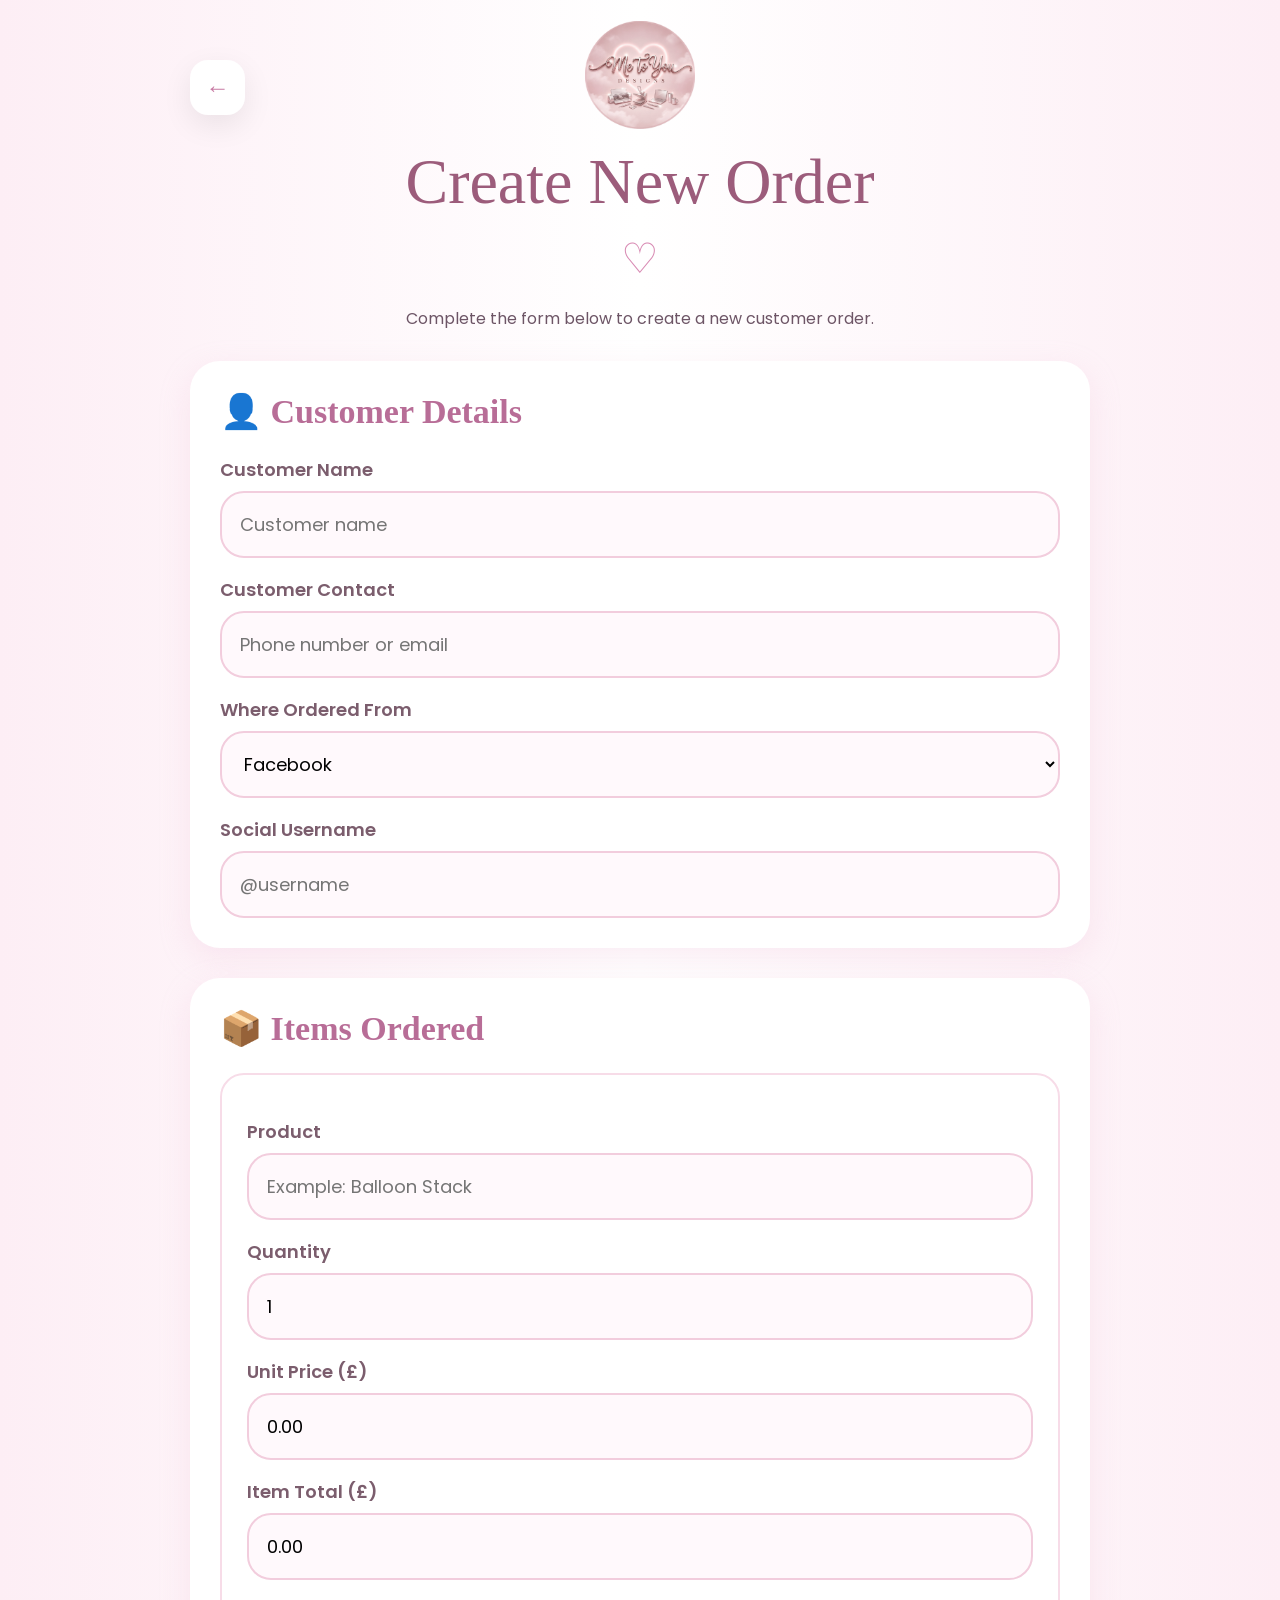
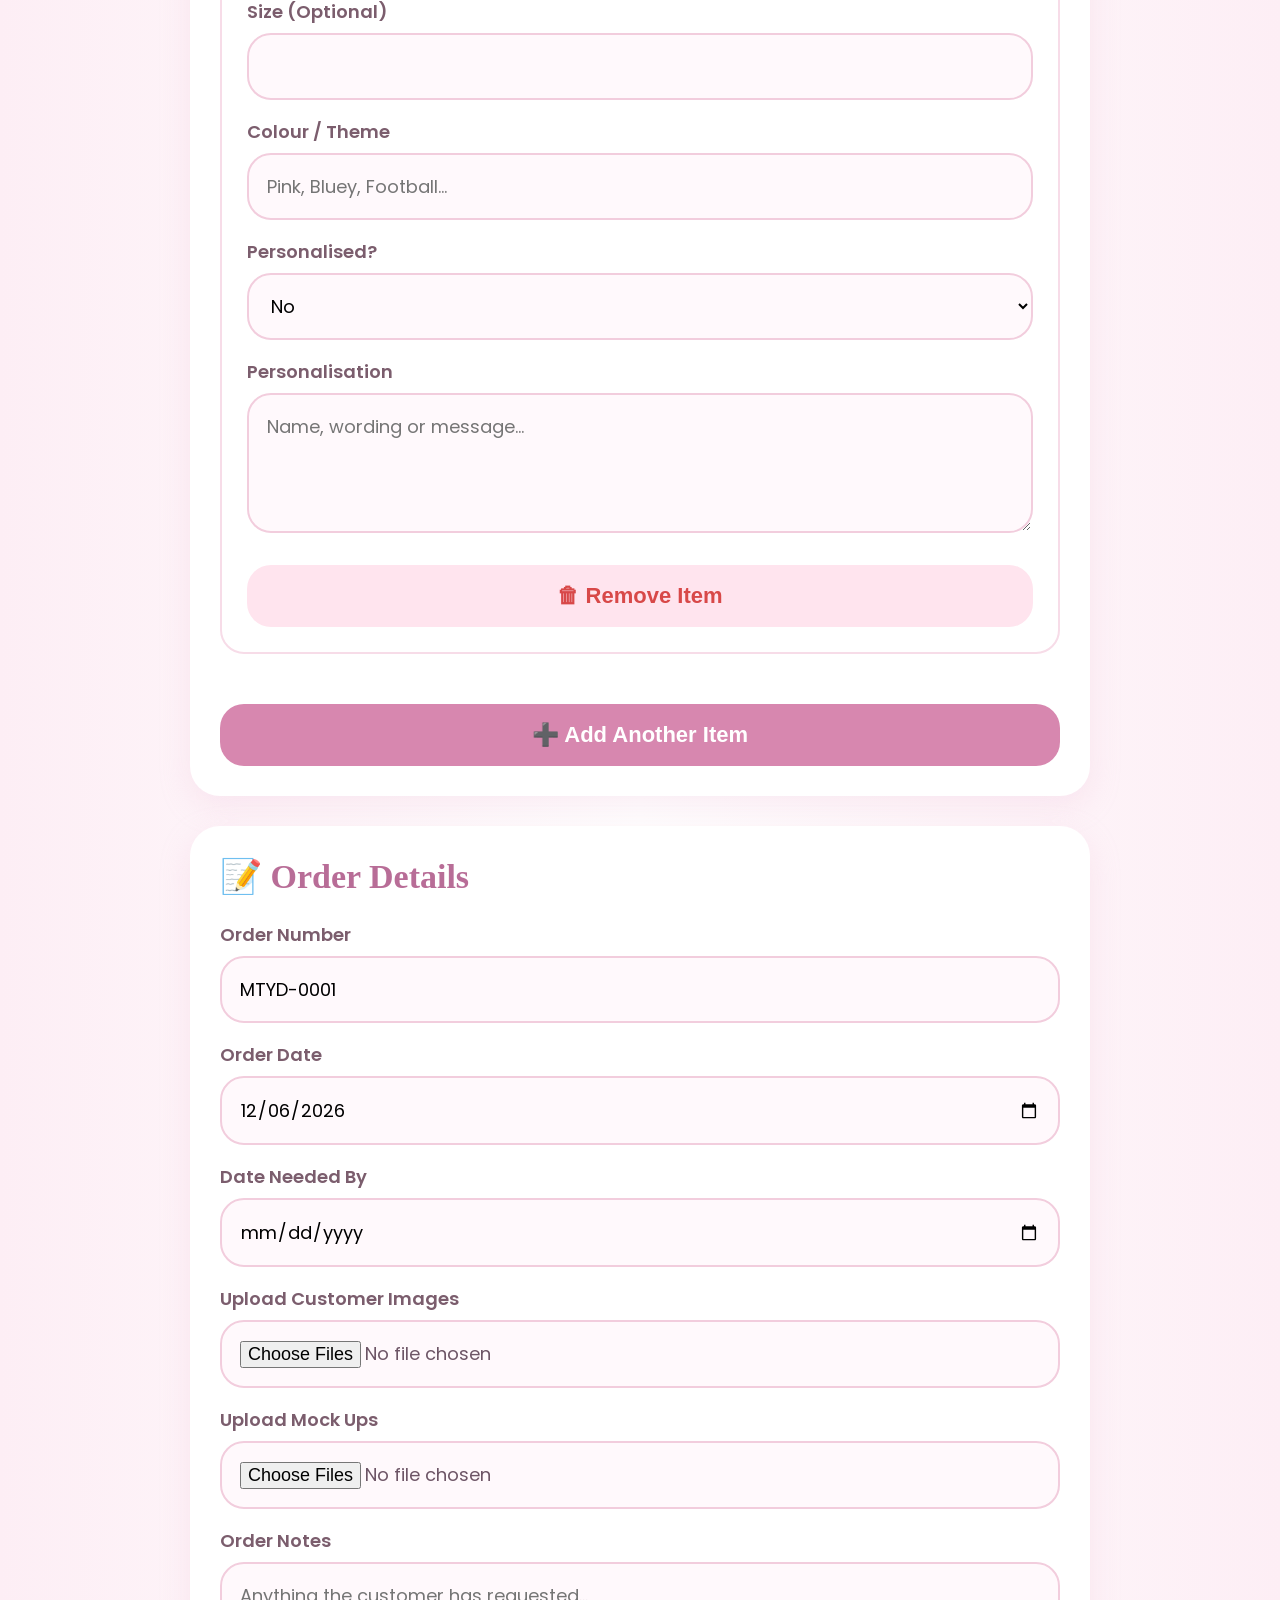
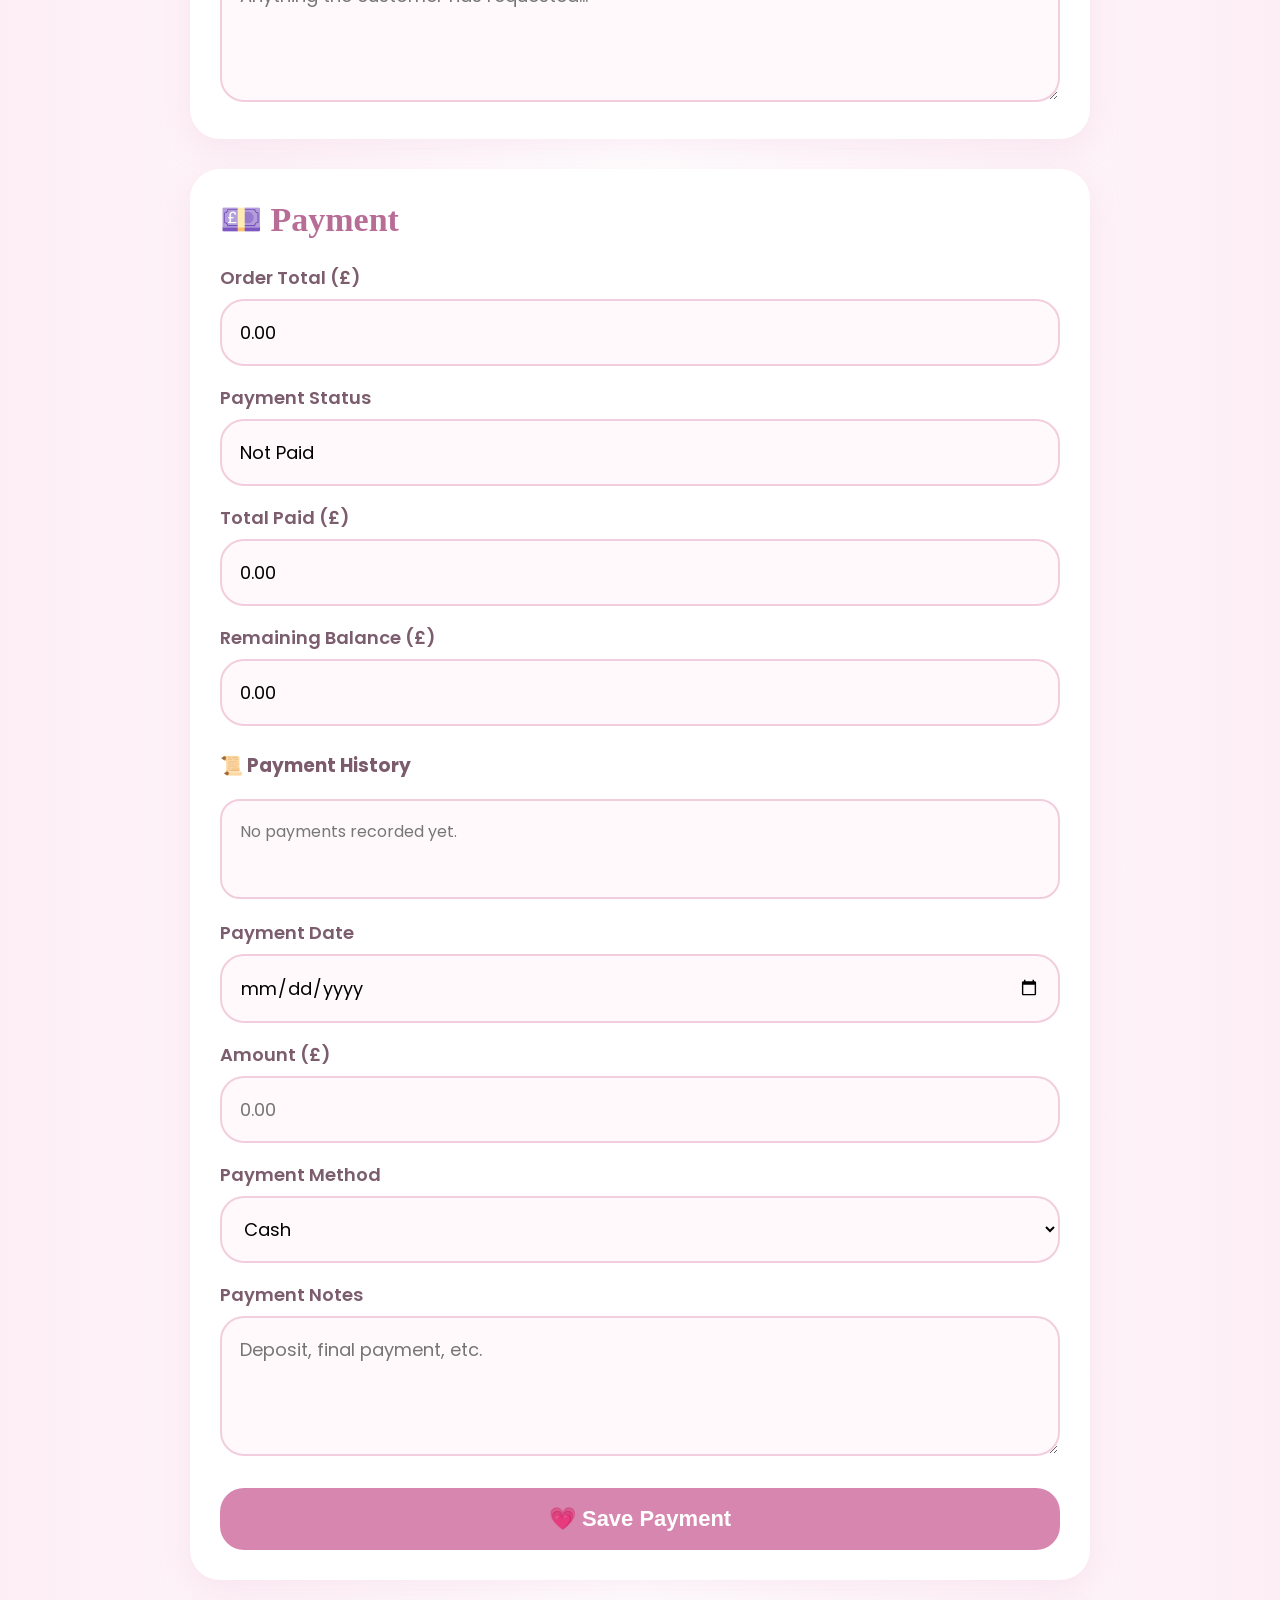
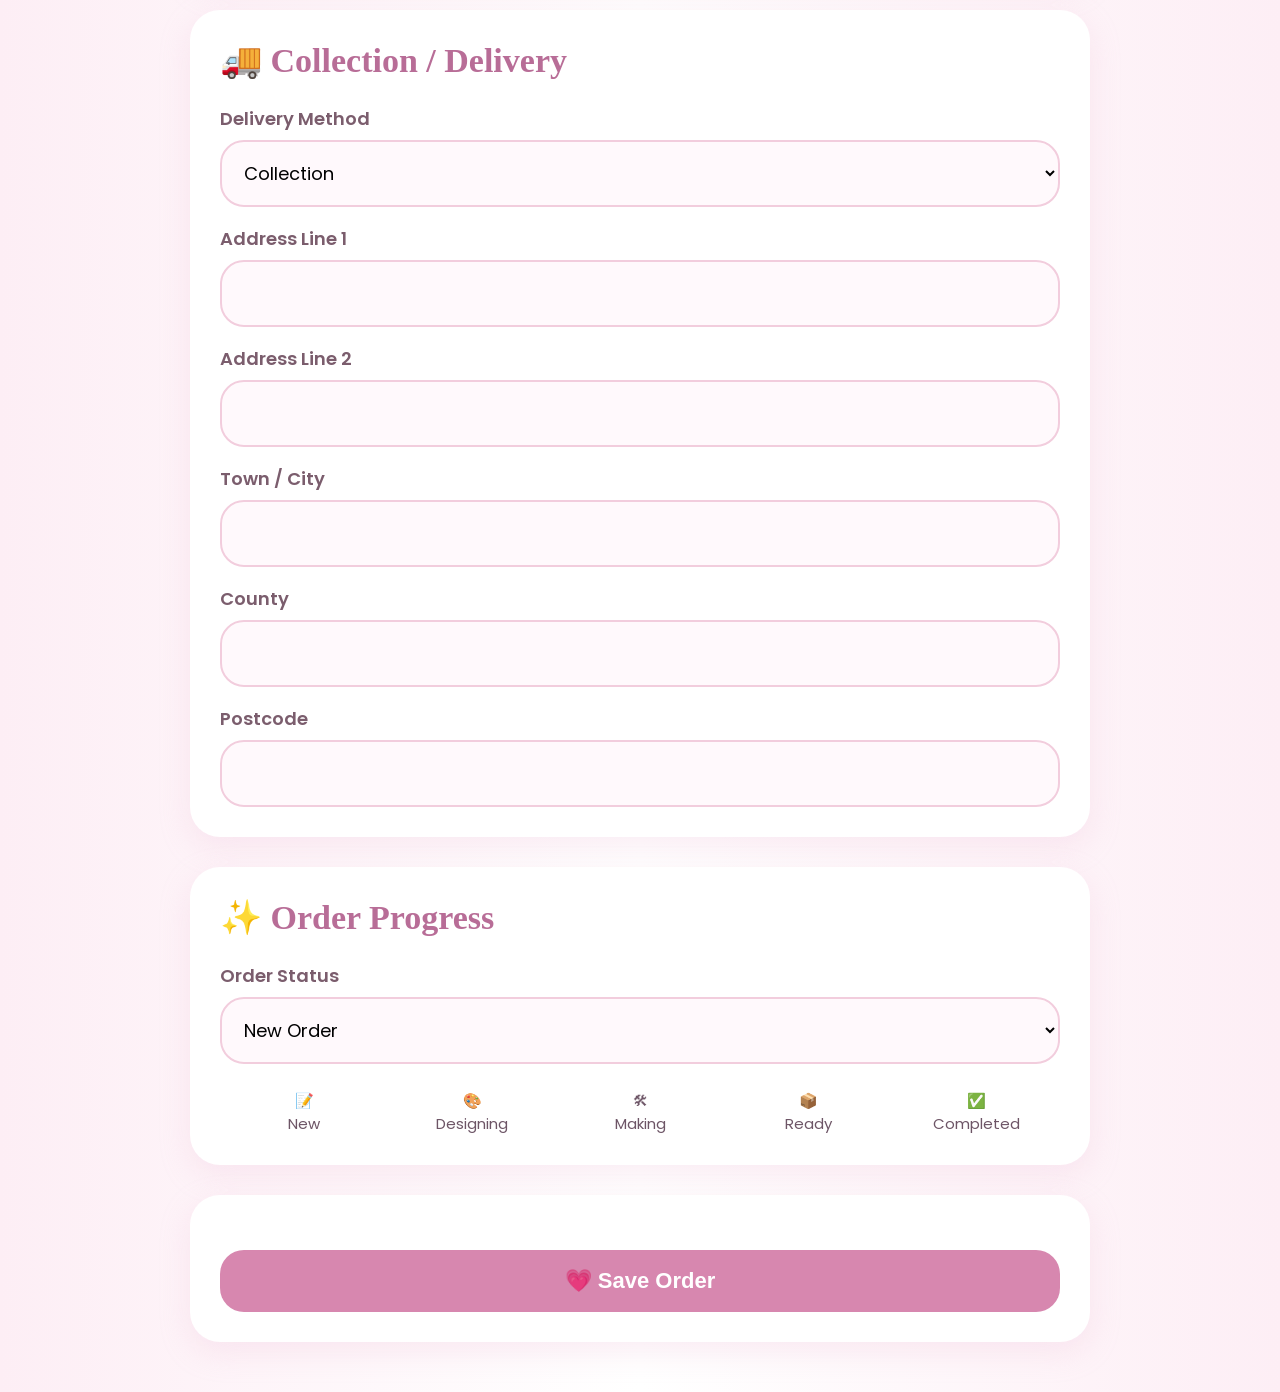
==== commit 587fdd99: "Update create-order.html" ====
--- a/create-order.html
+++ b/create-order.html
@@ -7,13 +7,15 @@
 
 <meta name="viewport" content="width=device-width, initial-scale=1.0">
 
-<title>Create New Order</title>
-
-<link rel="stylesheet" href="css/style.css">
+<title>Create New Order | Me To You Designs</title>
+
+<link rel="preconnect" href="https://fonts.googleapis.com">
+<link rel="preconnect" href="https://fonts.gstatic.com" crossorigin>
+
+<link href="https://fonts.googleapis.com/css2?family=Poppins:wght@300;400;500;600;700&family=Dancing+Script:wght@700&display=swap" rel="stylesheet">
+
 <link rel="stylesheet" href="css/create-order.css">
 
-<link href="https://fonts.googleapis.com/css2?family=Playfair+Display:wght@700&family=Poppins:wght@300;400;500;600&family=Great+Vibes&display=swap" rel="stylesheet">
-
 </head>
 
 <body>
@@ -22,14 +24,17 @@
 
 <header class="order-header">
 
-<a href="dashboard.html" class="back-button">
-
-← Back
-
-</a>
+<button
+type="button"
+class="back-button"
+onclick="location.href='dashboard.html'">
+
+←
+
+</button>
 
 <img
-src="images/logo.png"
+src="logo.PNG"
 class="logo"
 alt="Me To You Designs">
 
@@ -41,29 +46,13 @@
 
 </div>
 
+<p>
+
+Complete the form below to create a new customer order.
+
+</p>
+
 </header>
-
-<!-- Customer Details goes here -->
-
-<!-- Items Ordered goes here -->
-
-<!-- Order Details goes here -->
-
-<!-- Payment goes here -->
-
-<!-- Delivery goes here -->
-
-<!-- Order Progress goes here -->
-
-<!-- Save Button goes here -->
-
-</div>
-
-<script src="js/create-order.js"></script>
-
-</body>
-
-</html>
 
 <section class="card">
 
@@ -118,7 +107,7 @@
 <input
 type="text"
 class="itemProduct"
-placeholder="Example: Balloon Arch">
+placeholder="Example: Balloon Stack">
 
 <label>Quantity</label>
 
@@ -148,22 +137,20 @@
 
 <input
 type="text"
-class="itemSize"
-placeholder="Large">
+class="itemSize">
 
 <label>Colour / Theme</label>
 
 <input
 type="text"
 class="itemColour"
-placeholder="Bluey, Pink, Football...">
+placeholder="Pink, Bluey, Football...">
 
 <label>Personalised?</label>
 
 <select class="itemPersonalised">
 
 <option>No</option>
-
 <option>Yes</option>
 
 </select>
@@ -182,7 +169,7 @@
 type="button"
 class="removeItemButton">
 
-❌ Remove Item
+🗑 Remove Item
 
 </button>
 
@@ -219,11 +206,38 @@
 
 <label>Date Needed By</label>
 
+<input
+id="dateNeeded"
+type="date">
+
+<label>Upload Customer Images</label>
+
+<input
+id="customerImages"
+type="file"
+multiple>
+
+<label>Upload Mock Ups</label>
+
+<input
+id="mockupImages"
+type="file"
+multiple>
+
+<label>Order Notes</label>
+
+<textarea
+id="orderNotes"
+placeholder="Anything the customer has requested..."></textarea>
+
+</section>
+
 <section class="card">
 
 <h2>💷 Payment</h2>
 
 <label>Order Total (£)</label>
+
 <input
 id="orderTotal"
 type="number"
@@ -231,6 +245,7 @@
 readonly>
 
 <label>Payment Status</label>
+
 <input
 id="paymentStatus"
 type="text"
@@ -238,6 +253,7 @@
 readonly>
 
 <label>Total Paid (£)</label>
+
 <input
 id="totalPaid"
 type="number"
@@ -245,6 +261,7 @@
 readonly>
 
 <label>Remaining Balance (£)</label>
+
 <input
 id="remainingBalance"
 type="number"
@@ -285,7 +302,7 @@
 
 </select>
 
-<label>Notes</label>
+<label>Payment Notes</label>
 
 <textarea
 id="paymentNotes"
@@ -303,43 +320,52 @@
 
 <section class="card">
 
-<h2>🚚 Delivery</h2>
+<h2>🚚 Collection / Delivery</h2>
 
 <label>Delivery Method</label>
 
 <select id="deliveryMethod">
 
 <option>Collection</option>
+
 <option>Local Delivery</option>
+
 <option>Royal Mail</option>
+
 <option>Evri</option>
+
 <option>InPost</option>
 
 </select>
 
-<div id="deliveryAddress">
+<div id="addressSection">
 
 <label>Address Line 1</label>
+
 <input
 id="address1"
 type="text">
 
 <label>Address Line 2</label>
+
 <input
 id="address2"
 type="text">
 
 <label>Town / City</label>
+
 <input
 id="town"
 type="text">
 
 <label>County</label>
+
 <input
 id="county"
 type="text">
 
 <label>Postcode</label>
+
 <input
 id="postcode"
 type="text">
@@ -352,29 +378,73 @@
 
 <h2>✨ Order Progress</h2>
 
-<label>Order Progress</label>
+<label>Order Status</label>
 
 <select id="orderStatus">
 
 <option>New Order</option>
+
 <option>Designing</option>
+
 <option>Making</option>
+
 <option>Ready</option>
+
 <option>Completed</option>
 
 </select>
 
 <div class="progressIcons">
 
-<div>📝<br>New Order</div>
-
-<div>🎨<br>Designing</div>
-
-<div>🛠️<br>Making</div>
-
-<div>📦<br>Ready</div>
-
-<div>✅<br>Completed</div>
+<div>
+
+📝
+
+<br>
+
+New
+
+</div>
+
+<div>
+
+🎨
+
+<br>
+
+Designing
+
+</div>
+
+<div>
+
+🛠
+
+<br>
+
+Making
+
+</div>
+
+<div>
+
+📦
+
+<br>
+
+Ready
+
+</div>
+
+<div>
+
+✅
+
+<br>
+
+Completed
+
+</div>
 
 </div>
 
--- a/css/create-order.css
+++ b/css/create-order.css
@@ -1,438 +1,227 @@
-/* ===================================== */
-/* GENERAL */
-/* ===================================== */
-
-*{
+/* =======================================
+   CREATE ORDER
+======================================= */
+
+.page{
+max-width:900px;
+margin:0 auto;
+padding:20px;
+}
+
+.order-header{
+text-align:center;
+margin-bottom:30px;
+position:relative;
+}
+
+.back-button{
+position:absolute;
+left:0;
+top:15px;
+width:55px;
+height:55px;
+border-radius:18px;
+background:#fff;
+display:flex;
+align-items:center;
+justify-content:center;
+text-decoration:none;
+font-size:24px;
+color:#c87ba4;
+box-shadow:0 10px 30px rgba(0,0,0,.08);
+}
+
+.logo{
+width:110px;
+height:110px;
+object-fit:contain;
+display:block;
+margin:0 auto 15px;
+}
+
+.order-header h1{
+font-family:"Great Vibes",cursive;
+font-size:64px;
+color:#9c5c7b;
+font-weight:400;
 margin:0;
-padding:0;
-box-sizing:border-box;
-}
-
-body{
-
-font-family:'Poppins',sans-serif;
-
-background:linear-gradient(
-180deg,
-#fff9fc 0%,
-#fdeef6 45%,
-#fff9fc 100%
-);
-
-color:#6d4b5e;
-
-}
-
-.page{
-
-max-width:900px;
-
-margin:auto;
-
-padding:25px 20px 120px;
-
-}
-
-/* ===================================== */
-/* HEADER */
-/* ===================================== */
-
-.pageHeader{
-
-display:flex;
-
-justify-content:space-between;
-
-align-items:center;
-
+}
+
+.heart{
+font-size:42px;
+color:#d88ab3;
+margin-top:8px;
+}
+
+.card{
+background:#fff;
+border-radius:30px;
+padding:30px;
 margin-bottom:30px;
-
-}
-
-.backButton{
-
-width:52px;
-
-height:52px;
-
-border:none;
-
-border-radius:18px;
-
-background:white;
-
-font-size:22px;
-
-cursor:pointer;
-
-color:#cf7faa;
-
-box-shadow:0 10px 25px rgba(236,182,205,.30);
-
-}
-
-.pageLogo{
-
-width:80px;
-
-height:80px;
-
-object-fit:cover;
-
-border-radius:50%;
-
-box-shadow:0 12px 28px rgba(236,182,205,.35);
-
-}
-
-/* ===================================== */
-/* HERO */
-/* ===================================== */
-
-.hero{
-
-text-align:center;
-
-margin-bottom:35px;
-
-}
-
-.hero h1{
-
-font-family:'Dancing Script',cursive;
-
-font-size:58px;
-
+box-shadow:0 10px 30px rgba(236,185,210,.25);
+}
+
+.card h2{
+margin:0 0 25px;
+font-size:34px;
+font-family:"Playfair Display",serif;
 color:#b86d97;
-
-margin-bottom:10px;
-
-}
-
-.heart{
-
-font-size:34px;
-
-color:#d98ab2;
-
-margin-bottom:12px;
-
-}
-
-.hero p{
-
-font-size:16px;
-
-color:#866878;
-
-line-height:1.6;
-
-}
-
-/* ===================================== */
-/* CARDS */
-/* ===================================== */
-
-.card{
-
-background:#ffffff;
-
-border-radius:28px;
-
-padding:25px;
-
-margin-bottom:25px;
-
-box-shadow:0 15px 35px rgba(236,182,205,.25);
-
-}
-
-.card h2{
-
-font-size:24px;
-
+}
+
+.card h3{
+margin-top:25px;
+color:#7c5b6d;
+}
+
+label{
+display:block;
+margin-top:18px;
+margin-bottom:8px;
 font-weight:600;
-
-color:#b86d97;
-
-margin-bottom:20px;
-
-}
-
-/* ===================================== */
-/* LABELS */
-/* ===================================== */
-
-label{
-
-display:block;
-
-margin-top:18px;
-
-margin-bottom:8px;
-
-font-weight:500;
-
-font-size:15px;
-
-color:#7a5b6c;
-
-}
-
-/* ===================================== */
-/* INPUTS */
-/* ===================================== */
+font-size:18px;
+color:#7b5d6d;
+}
 
 input,
 select,
 textarea{
-
 width:100%;
-
-padding:14px 16px;
-
-border:2px solid #f2d8e5;
-
-border-radius:16px;
-
+padding:18px;
+border:2px solid #f2cddd;
+border-radius:24px;
+background:#fff9fc;
+font-size:18px;
+font-family:Poppins,sans-serif;
+box-sizing:border-box;
+}
+
+textarea{
+min-height:140px;
+resize:vertical;
+}
+
+button{
+width:100%;
+padding:18px;
+border:none;
+border-radius:24px;
+background:#d787af;
+color:#fff;
+font-size:22px;
+font-weight:600;
+cursor:pointer;
+margin-top:25px;
+transition:.2s;
+}
+
+button:hover{
+transform:translateY(-2px);
+}
+
+.removeItemButton{
+background:#ffe4ee;
+color:#d84848;
+}
+
+.progressIcons{
+display:flex;
+justify-content:space-between;
+text-align:center;
+margin-top:25px;
+font-size:15px;
+}
+
+.progressIcons div{
+flex:1;
+}
+
+/* =======================================
+   MOBILE LAYOUT
+======================================= */
+
+body{
+background:linear-gradient(90deg,#fdeef5,#fff,#fdeef5);
+font-family:Poppins,sans-serif;
+margin:0;
+padding:0;
+color:#6d5566;
+}
+
+.itemCard{
 background:#fff;
-
-font-family:'Poppins',sans-serif;
-
-font-size:15px;
-
-color:#6d4b5e;
-
-transition:.25s;
-
+border-radius:24px;
+padding:25px;
+margin-bottom:25px;
+border:2px solid #f7dce8;
+}
+
+.personalisationBox{
+margin-top:15px;
+}
+
+#paymentHistory{
+background:#fff9fc;
+border:2px solid #f2cddd;
+border-radius:20px;
+padding:18px;
+margin-top:15px;
+margin-bottom:20px;
+min-height:60px;
+}
+
+#paymentHistory p{
+margin:0;
+color:#777;
+}
+
+#deliveryAddress{
+margin-top:20px;
 }
 
 input:focus,
 select:focus,
 textarea:focus{
-
 outline:none;
-
-border-color:#cf7faa;
-
-box-shadow:0 0 0 4px rgba(207,127,170,.15);
-
-}
-
-textarea{
-
-min-height:120px;
-
-resize:vertical;
-
-}
-
-/* ===================================== */
-/* BUTTONS */
-/* ===================================== */
+border-color:#d787af;
+box-shadow:0 0 0 4px rgba(215,135,175,.15);
+}
+
+button:active{
+transform:scale(.98);
+}
+
+@media(max-width:768px){
+
+.page{
+padding:15px;
+}
+
+.card{
+padding:22px;
+border-radius:25px;
+}
+
+.order-header h1{
+font-size:48px;
+}
+
+.logo{
+width:90px;
+height:90px;
+}
+
+.card h2{
+font-size:26px;
+}
 
 button{
-
-border:none;
-
-border-radius:18px;
-
+font-size:20px;
 padding:16px;
-
-font-family:'Poppins',sans-serif;
-
-font-size:16px;
-
-font-weight:600;
-
-cursor:pointer;
-
-transition:.25s;
-
-}
-
-#addItemButton,
-#addPaymentButton,
-#saveOrderButton{
-
-width:100%;
-
-margin-top:20px;
-
-background:linear-gradient(
-135deg,
-#d887b0,
-#c9709d
-);
-
-color:white;
-
-box-shadow:0 12px 30px rgba(216,135,176,.35);
-
-}
-
-#addItemButton:hover,
-#addPaymentButton:hover,
-#saveOrderButton:hover{
-
-transform:translateY(-2px);
-
-box-shadow:0 18px 35px rgba(216,135,176,.45);
-
-}
-
-.removeItemButton{
-
-width:100%;
-
-margin-top:18px;
-
-background:#f4d6e4;
-
-color:#b86d97;
-
-}
-
-.removeItemButton:hover{
-
-background:#ecc3d6;
-
-}
-
-/* ===================================== */
-/* ITEM CARD */
-/* ===================================== */
-
-.itemCard{
-
-background:#fdf6fa;
-
-border:2px solid #f6d9e8;
-
-border-radius:22px;
-
-padding:20px;
-
-margin-bottom:20px;
-
-}
-
-/* ===================================== */
-/* PAYMENT HISTORY */
-/* ===================================== */
-
-#paymentHistory{
-
-background:#fdf6fa;
-
-border:2px solid #f6d9e8;
-
-border-radius:18px;
-
-padding:18px;
-
-margin-top:15px;
-
-min-height:70px;
-
-}
-
-#paymentHistory p{
-
-color:#8a6d7b;
-
-font-size:14px;
-
-}
-
-/* ===================================== */
-/* FILE UPLOADS */
-/* ===================================== */
-
-input[type=file]{
-
-padding:12px;
-
-background:white;
-
-cursor:pointer;
-
-}
-
-input[type=file]::file-selector-button{
-
-background:#cf7faa;
-
-color:white;
-
-border:none;
-
-padding:10px 16px;
-
-border-radius:12px;
-
-margin-right:12px;
-
-cursor:pointer;
-
-}
-
-/* ===================================== */
-/* SAVE BUTTON */
-/* ===================================== */
-
-#saveOrderButton{
-
-font-size:18px;
-
-padding:18px;
-
-margin-top:10px;
-
-}
-
-/* ===================================== */
-/* MOBILE */
-/* ===================================== */
-
-@media(max-width:768px){
-
-.page{
-
-padding:20px 16px 120px;
-
-}
-
-.pageLogo{
-
-width:70px;
-
-height:70px;
-
-}
-
-.hero h1{
-
-font-size:46px;
-
-}
-
-.card{
-
-padding:20px;
-
-}
-
-.card h2{
-
-font-size:21px;
-
-}
-
-button{
-
-font-size:15px;
-
-}
-
-}
+}
+
+.progressIcons{
+font-size:13px;
+gap:8px;
+}
+
+}
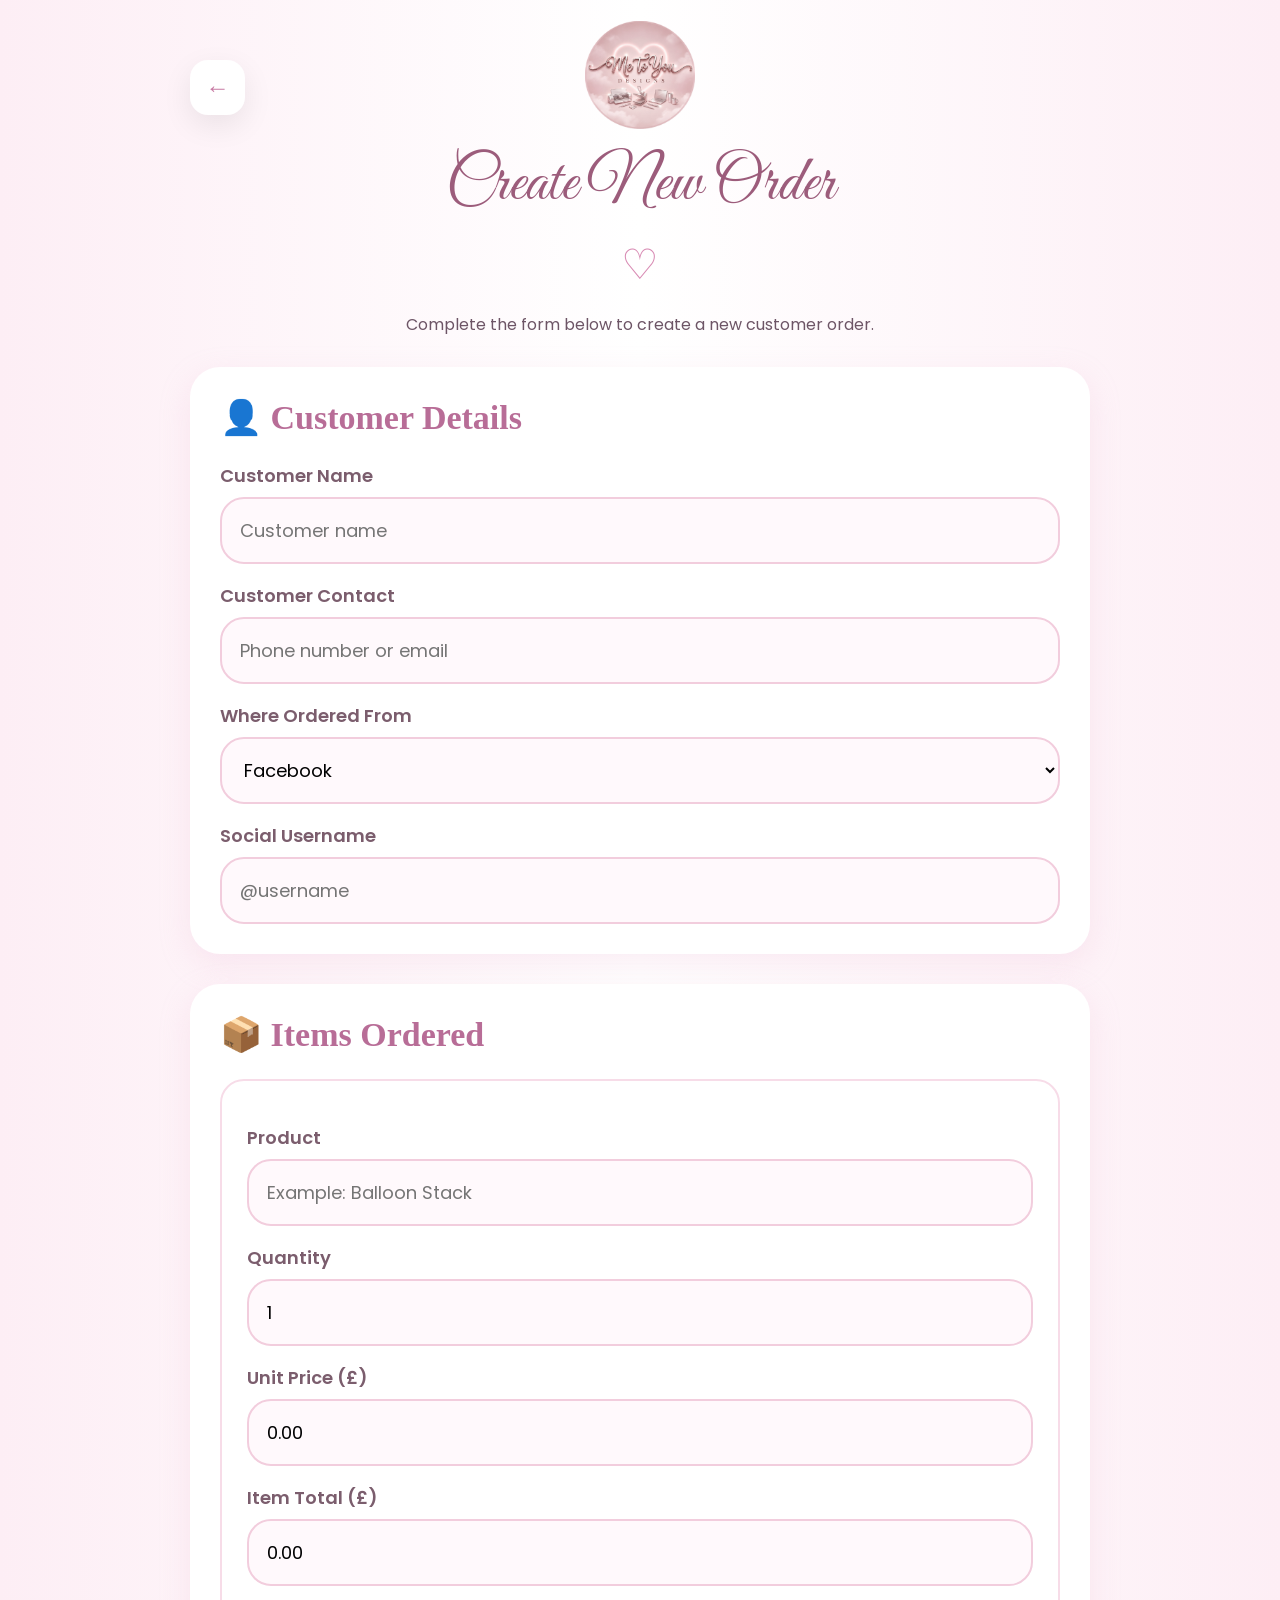
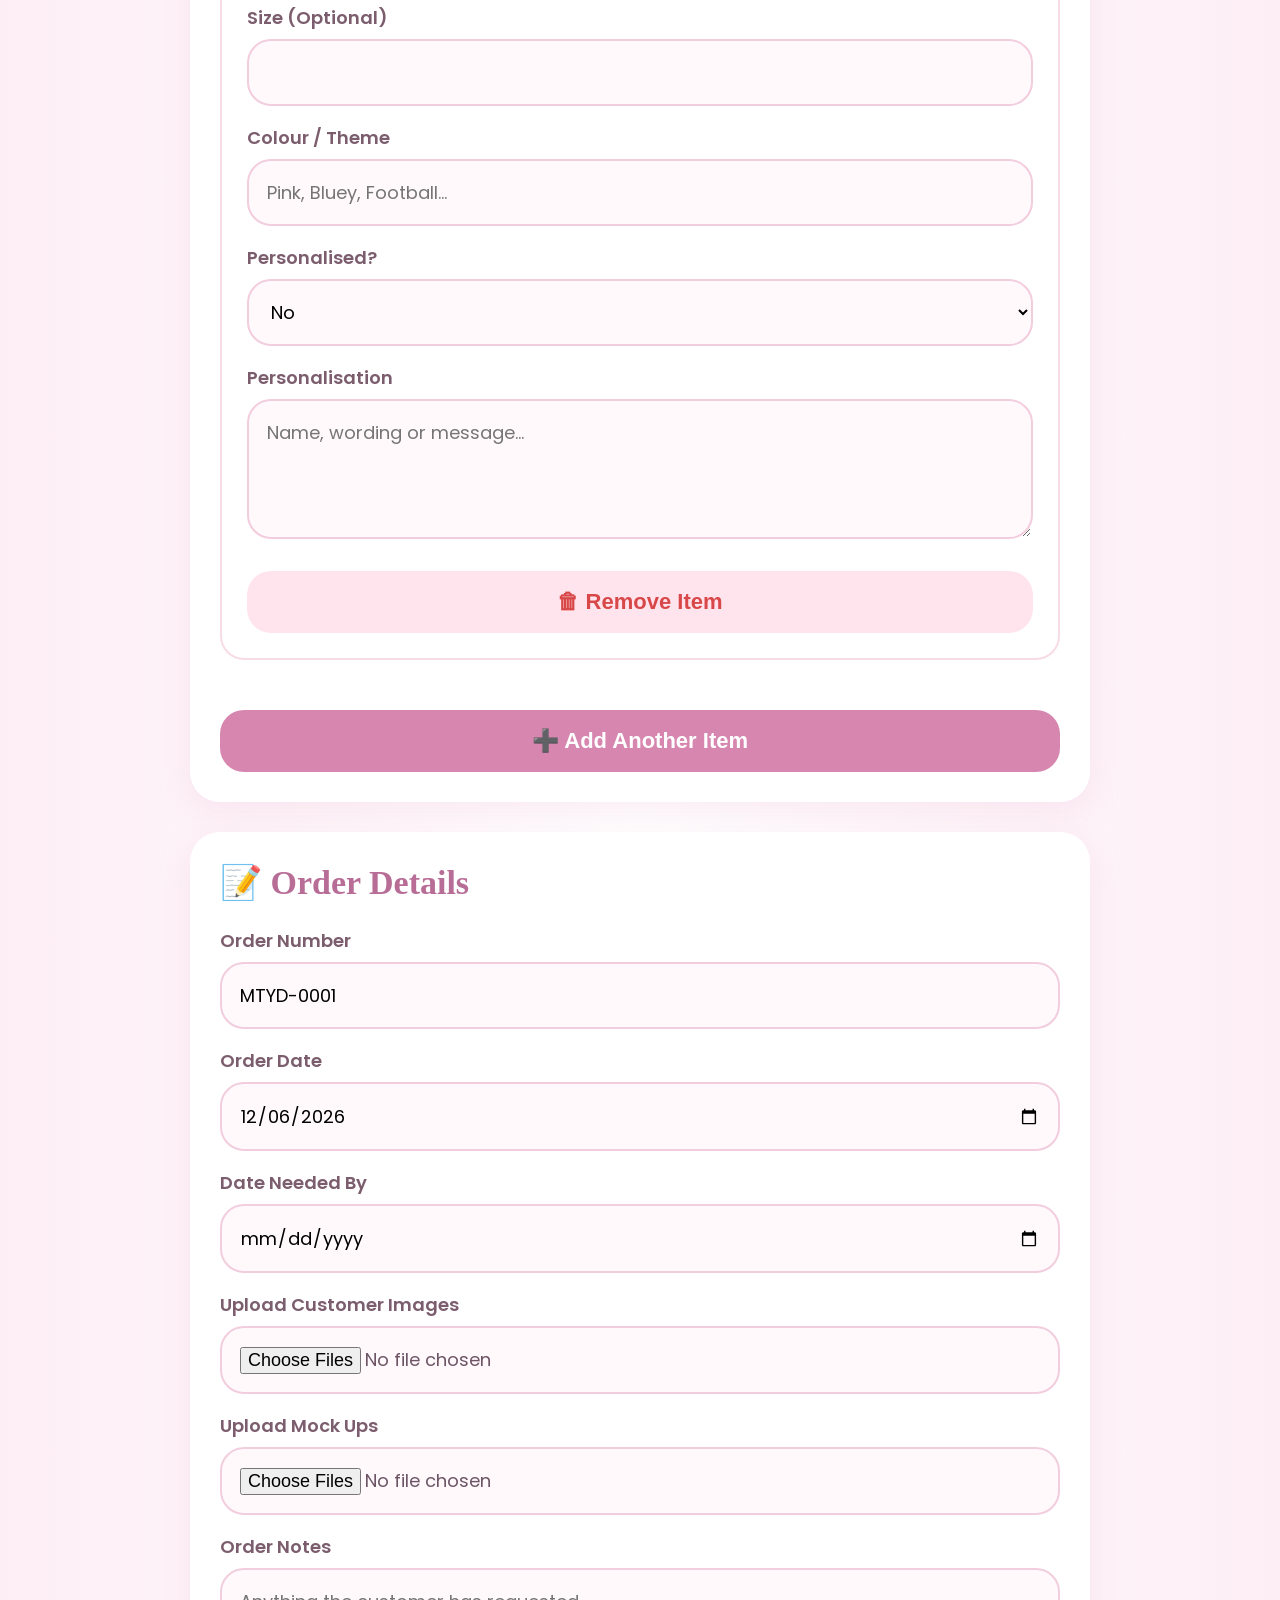
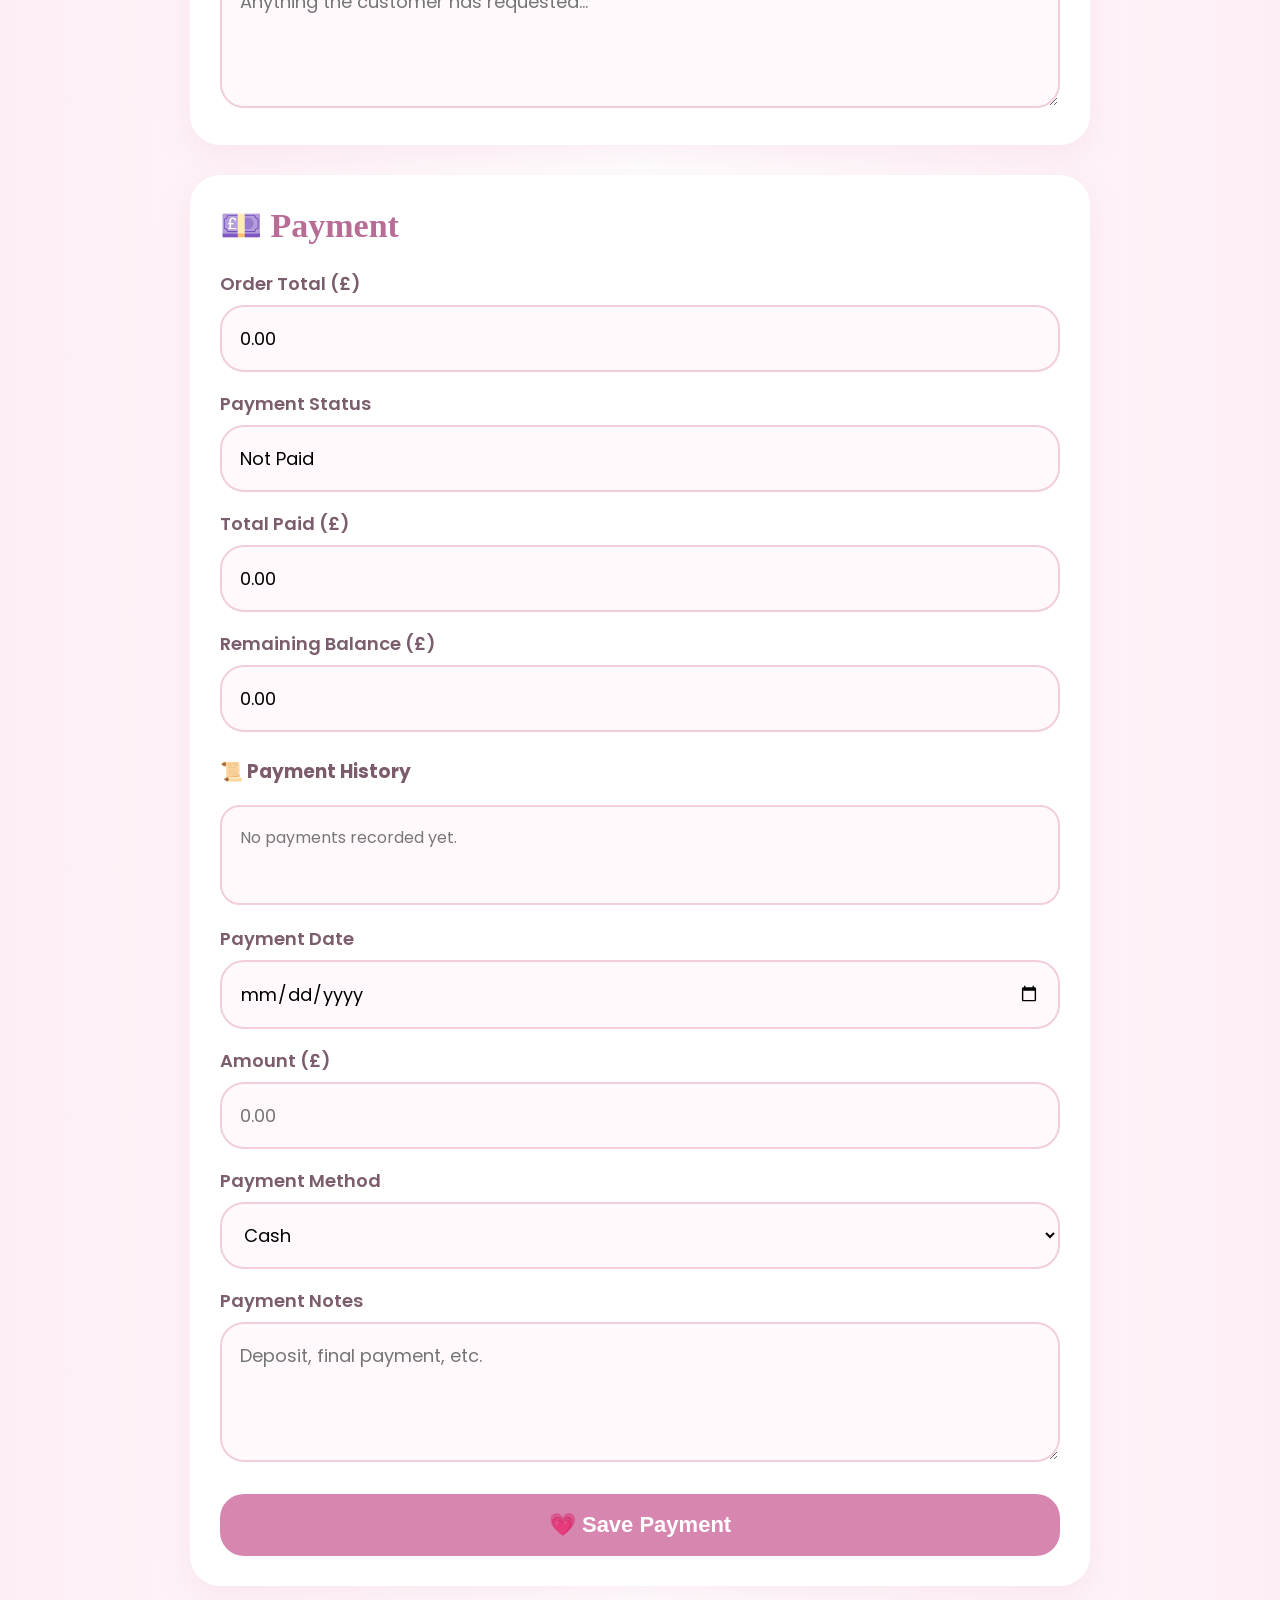
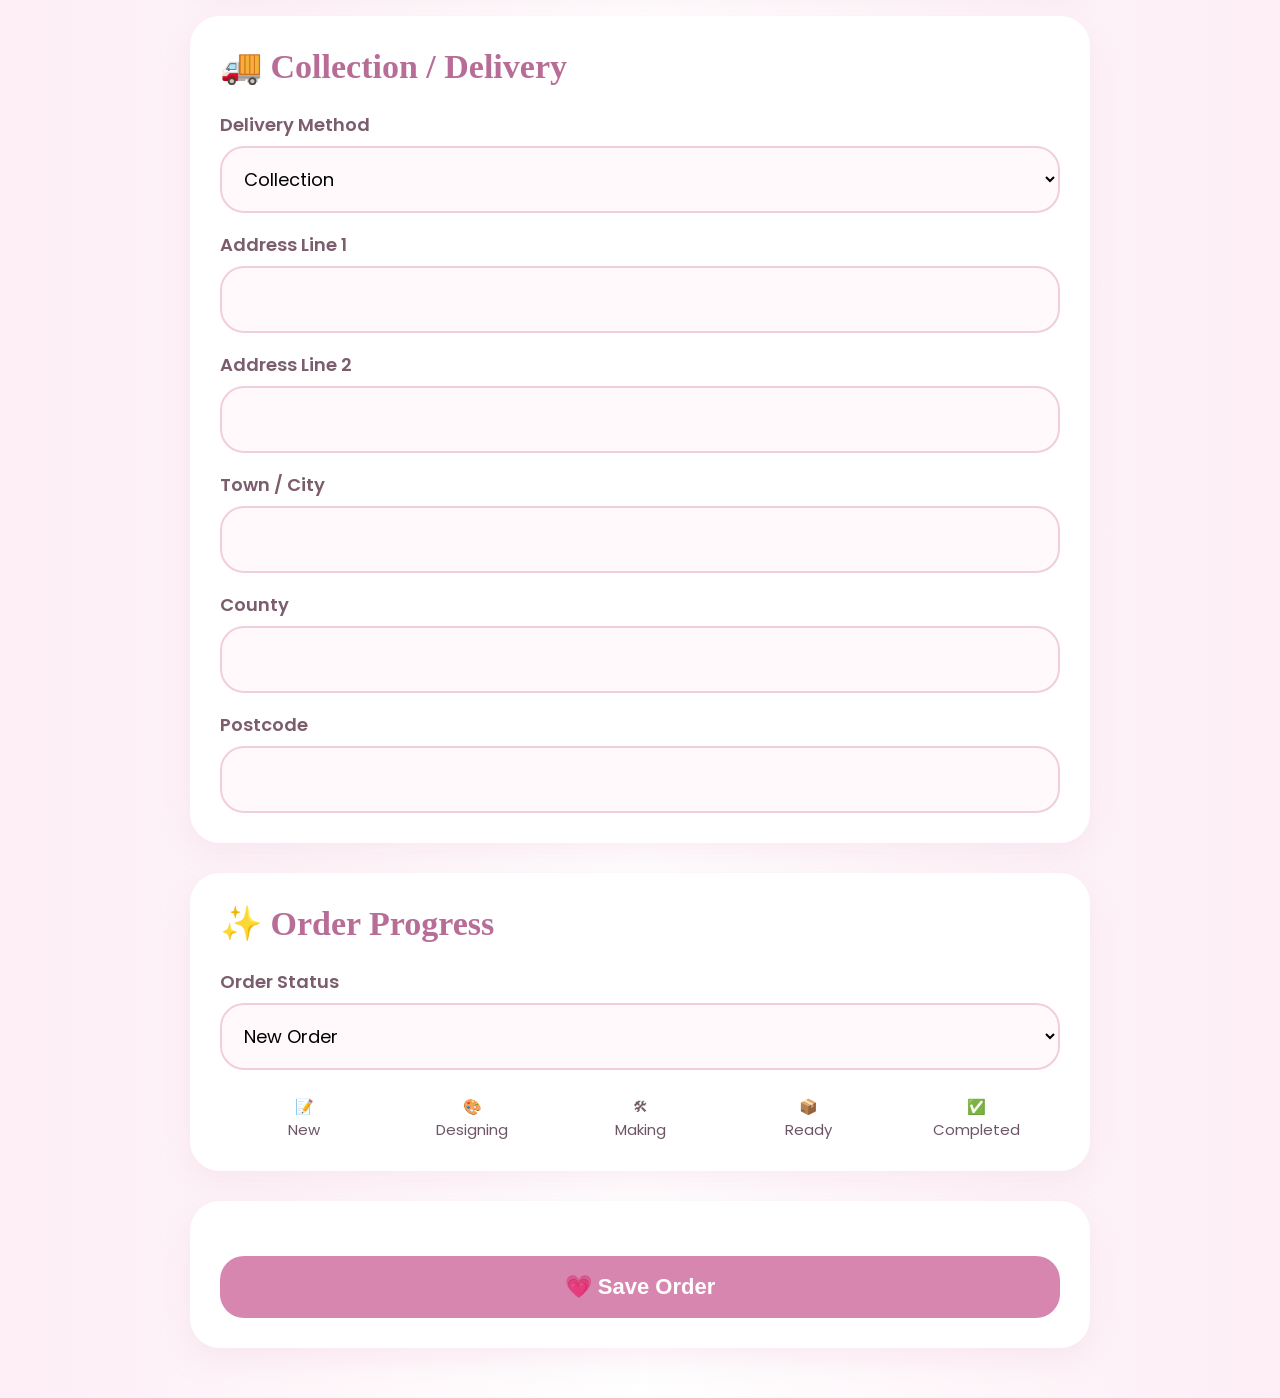
==== commit bb878d0f: "Update font links in create-order.html" ====
--- a/create-order.html
+++ b/create-order.html
@@ -12,7 +12,7 @@
 <link rel="preconnect" href="https://fonts.googleapis.com">
 <link rel="preconnect" href="https://fonts.gstatic.com" crossorigin>
 
-<link href="https://fonts.googleapis.com/css2?family=Poppins:wght@300;400;500;600;700&family=Dancing+Script:wght@700&display=swap" rel="stylesheet">
+<link href="https://fonts.googleapis.com/css2?family=Great+Vibes&family=Poppins:wght@300;400;500;600;700&display=swap" rel="stylesheet">
 
 <link rel="stylesheet" href="css/create-order.css">
 
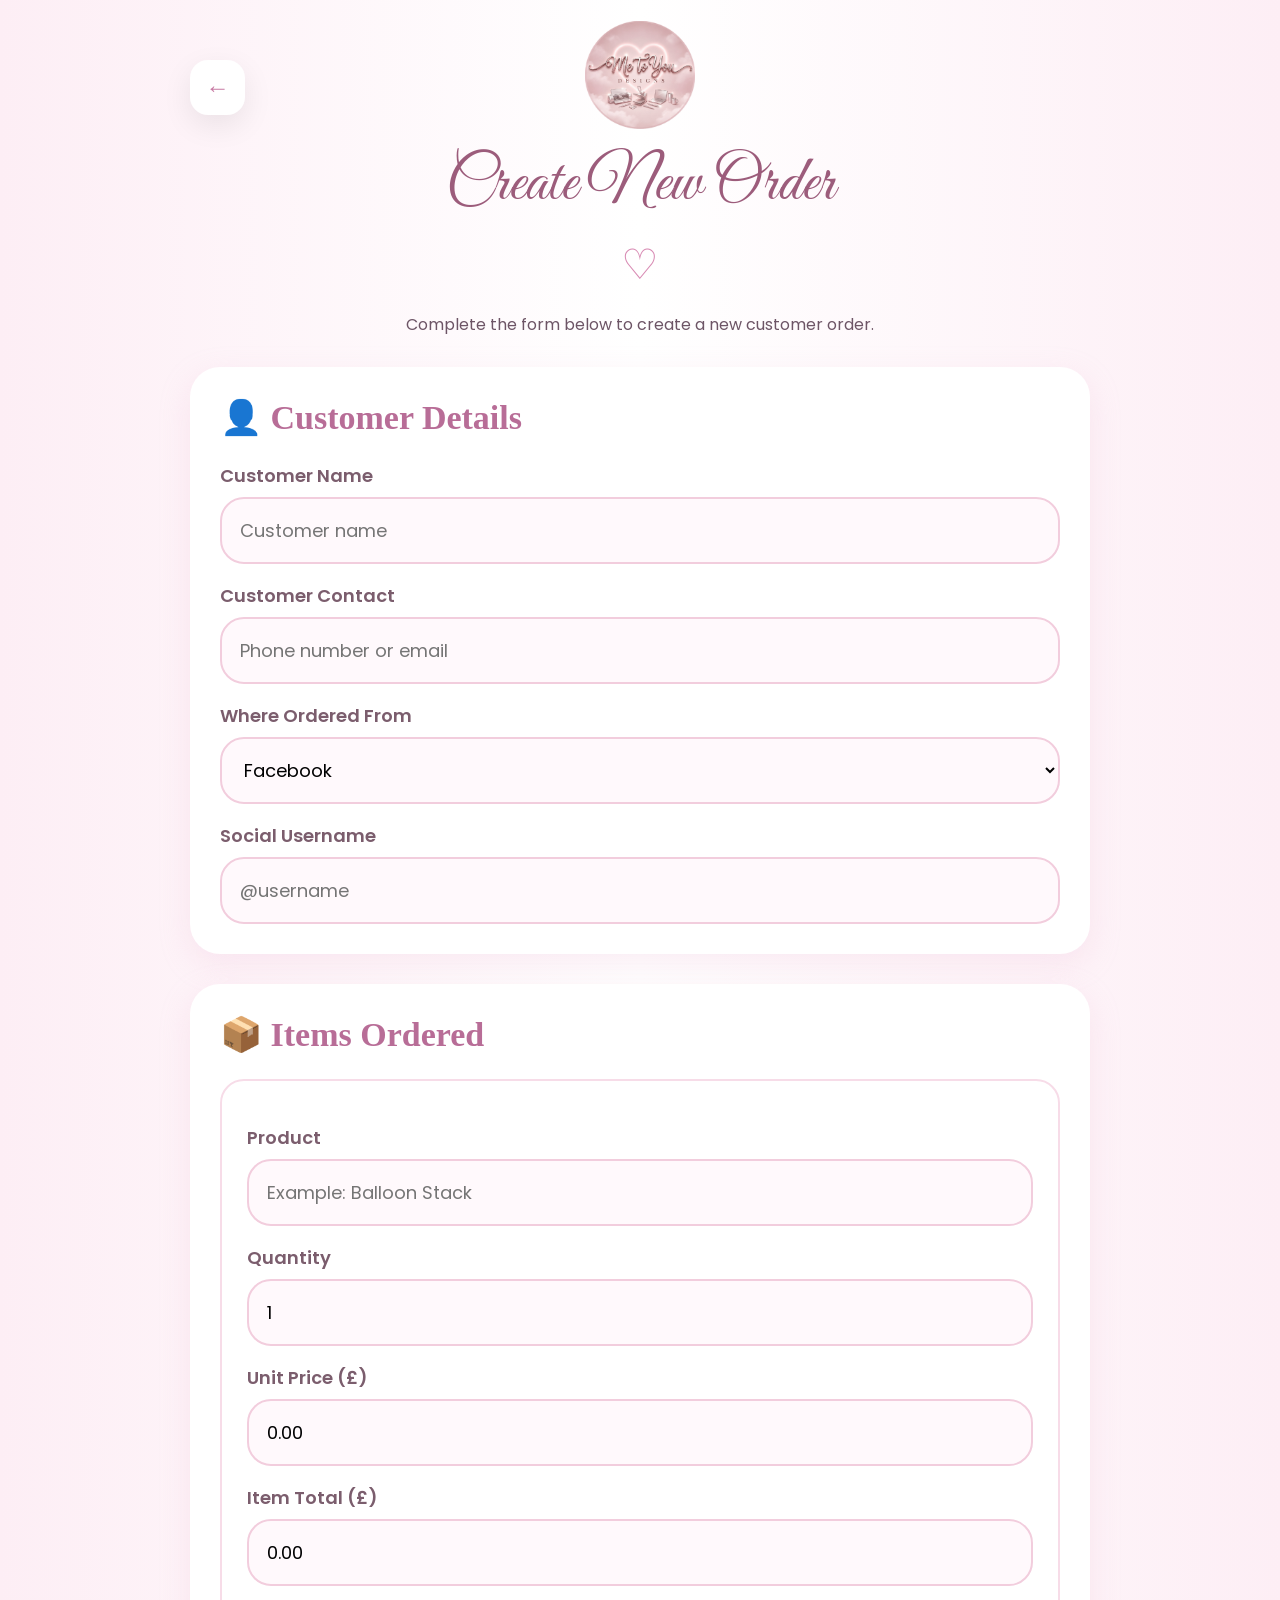
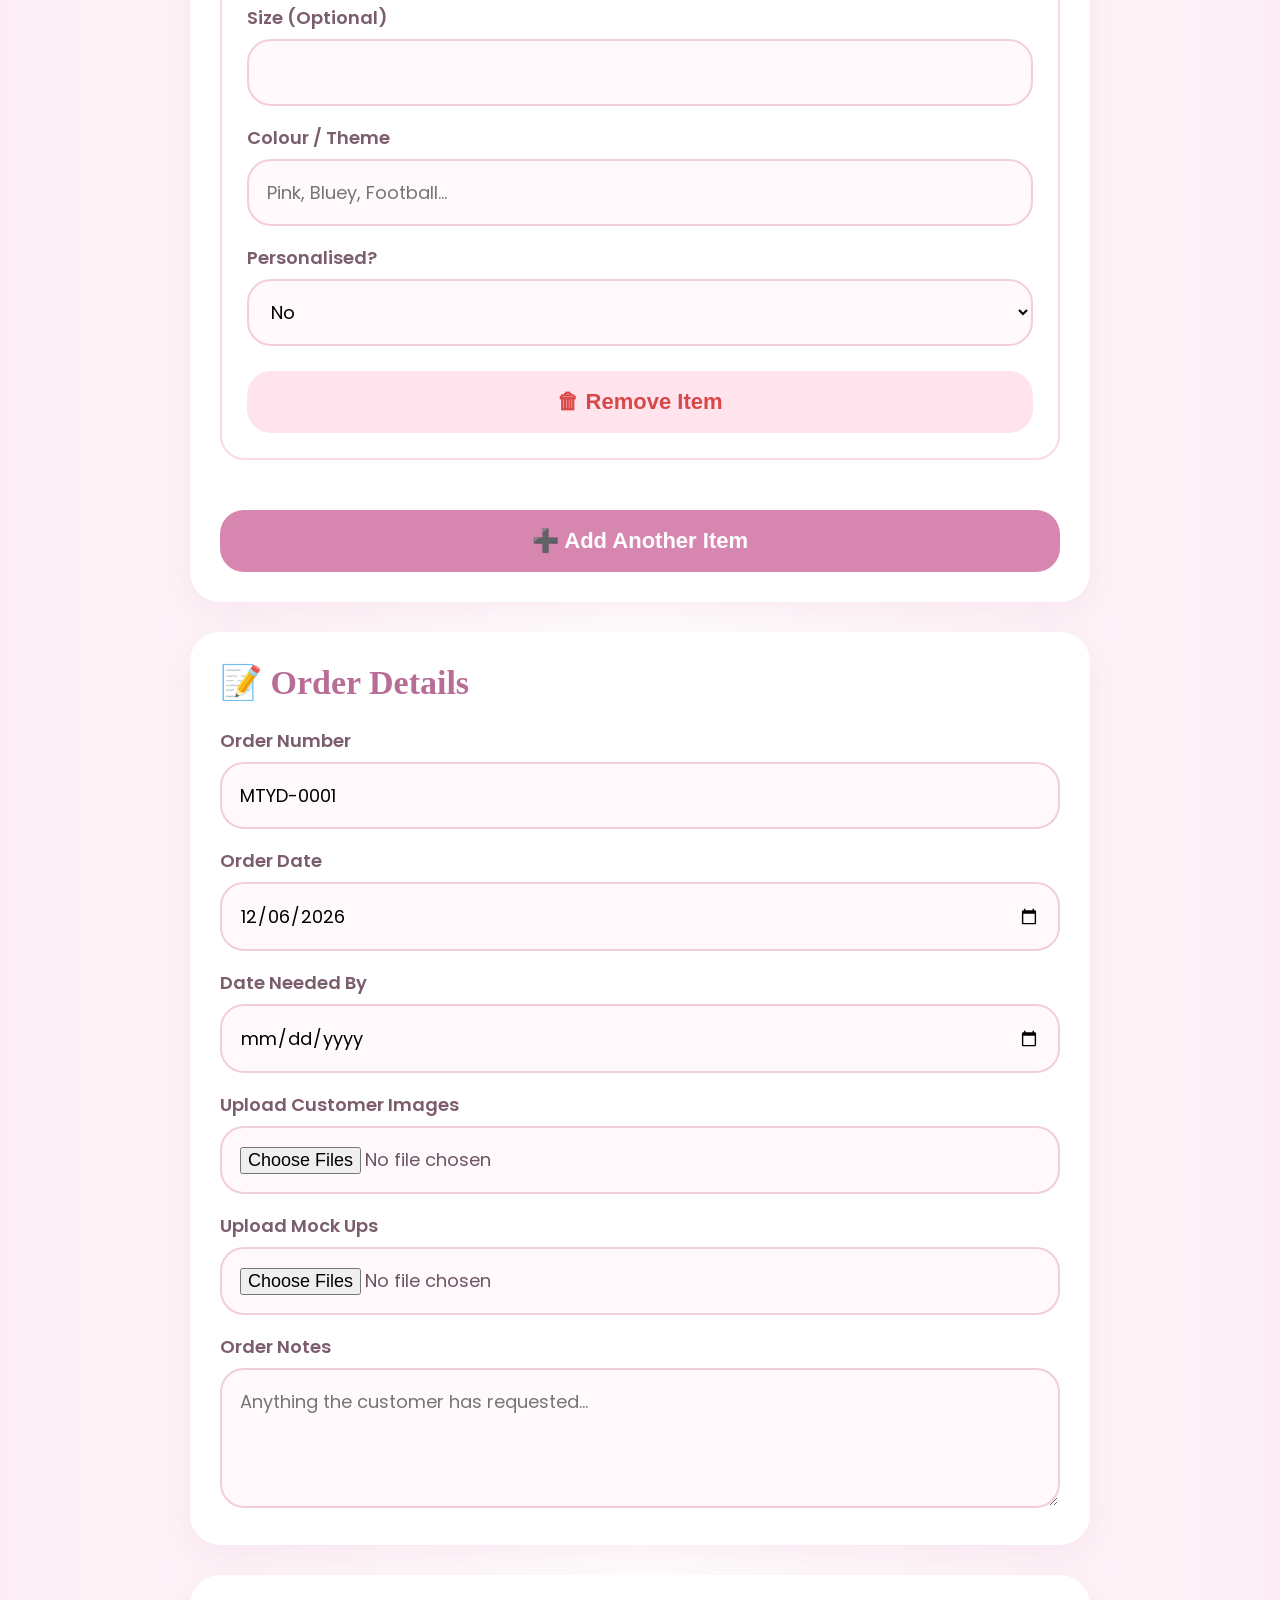
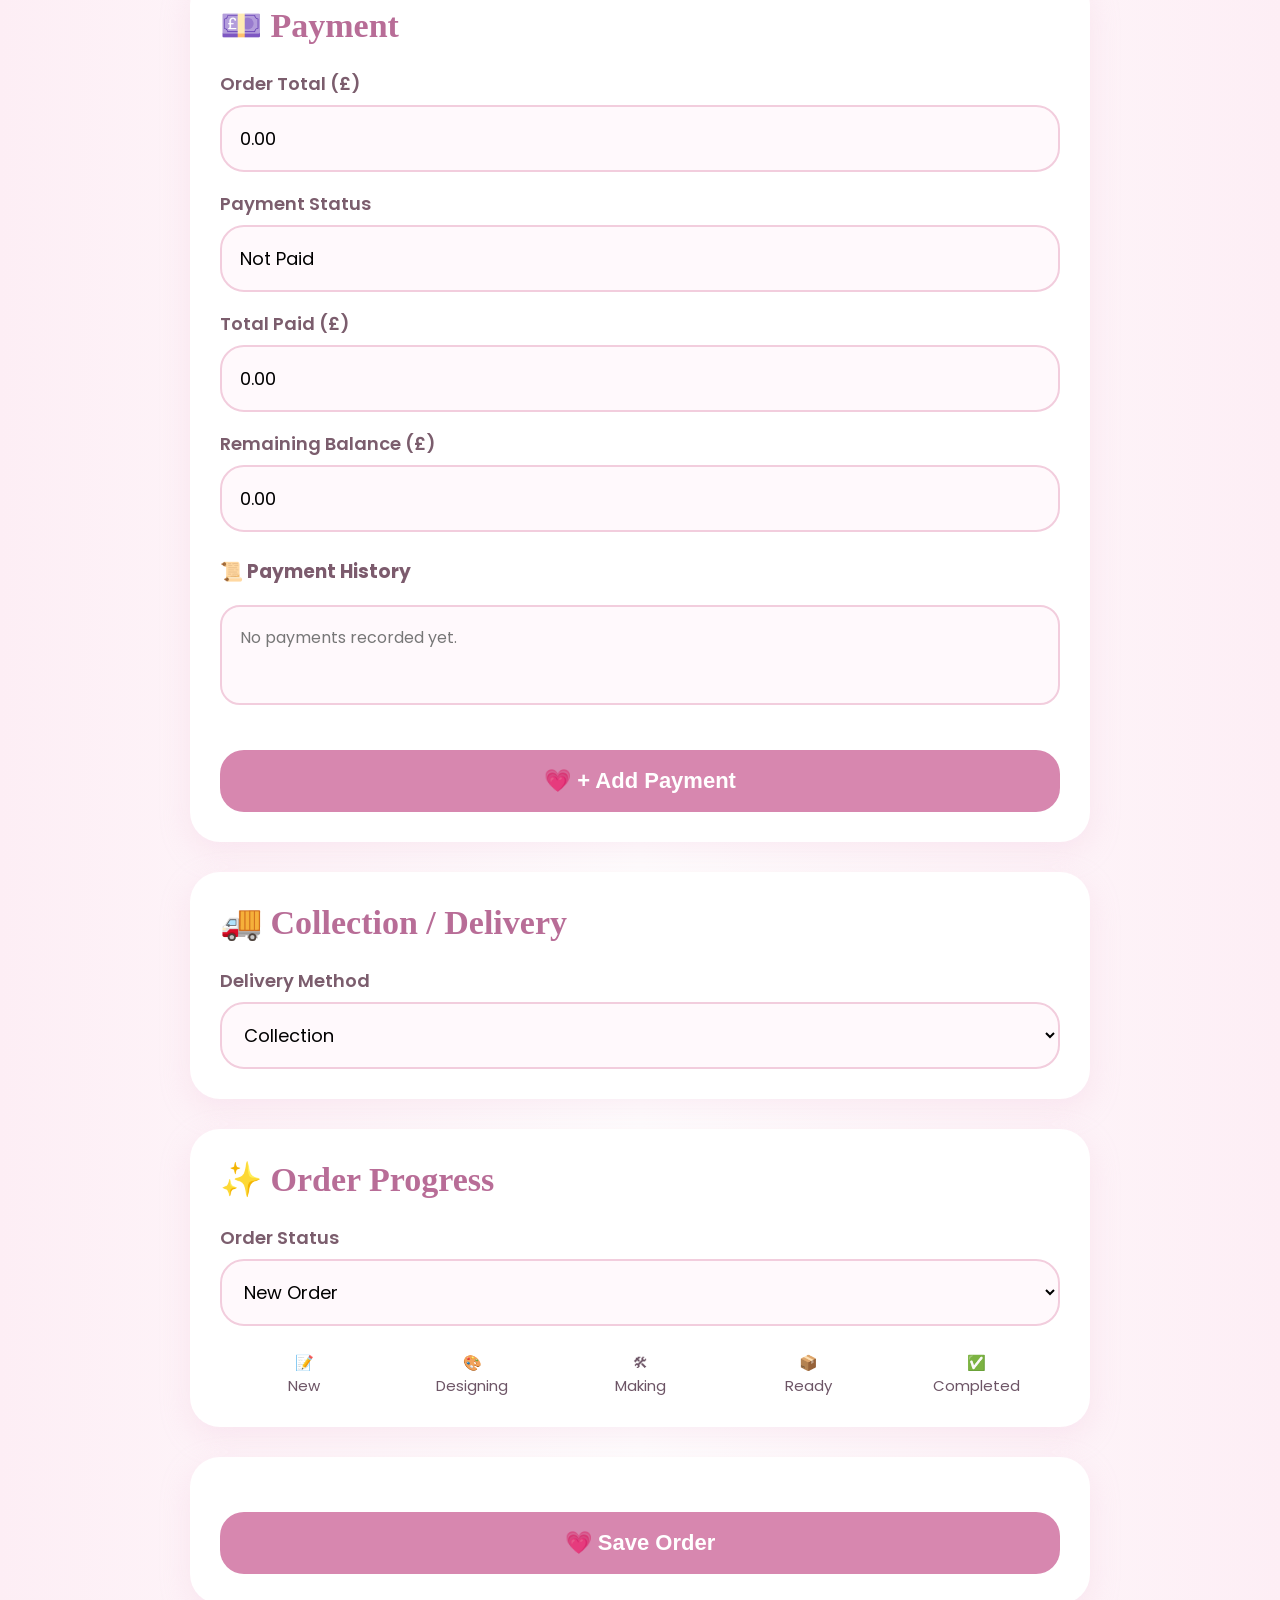
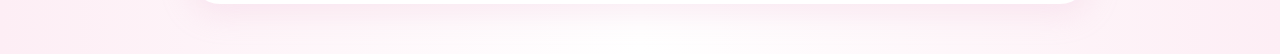
==== commit ba73b054: "Update create-order.html" ====
--- a/create-order.html
+++ b/create-order.html
@@ -276,6 +276,18 @@
 
 </div>
 
+<button
+type="button"
+id="addPaymentButton">
+
+💗 + Add Payment
+
+</button>
+
+<div
+id="paymentForm"
+style="display:none;">
+
 <label>Payment Date</label>
 
 <input
@@ -316,6 +328,8 @@
 
 </button>
 
+</div>
+
 </section>
 
 <section class="card">
